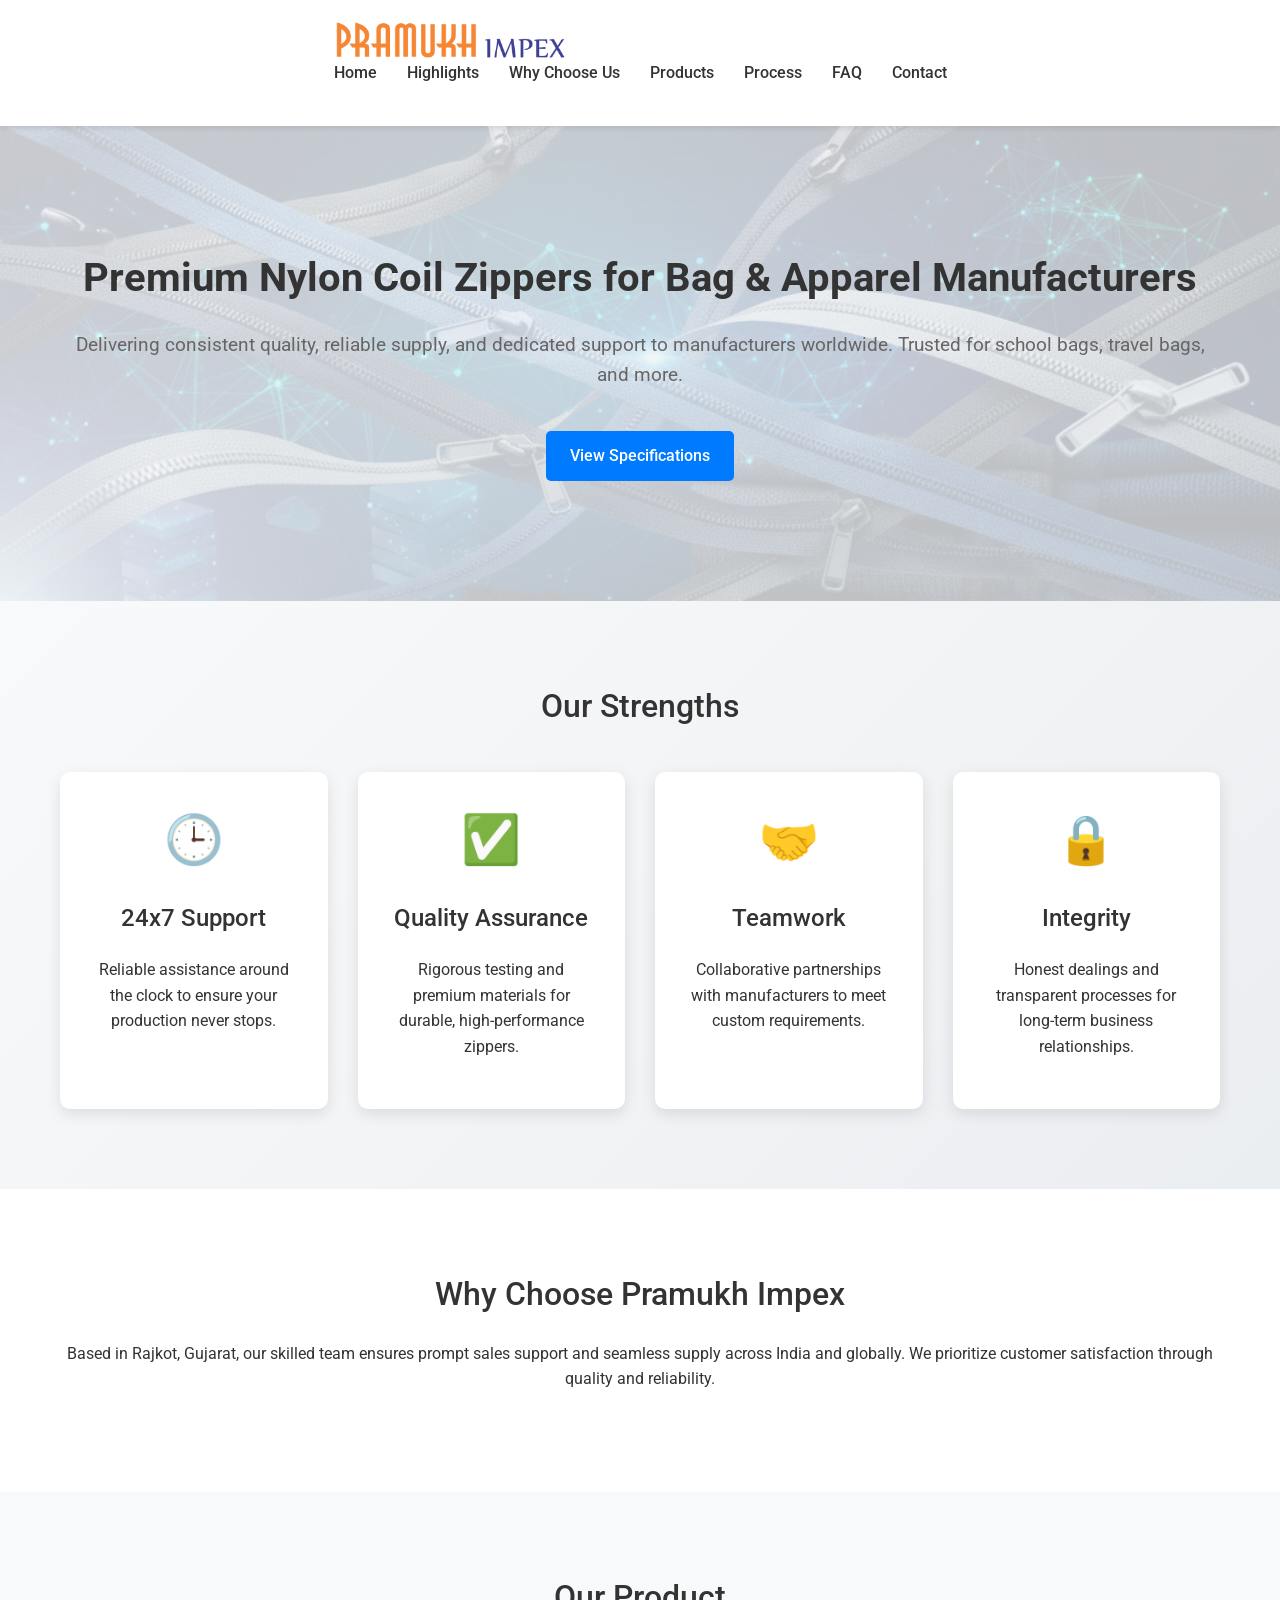
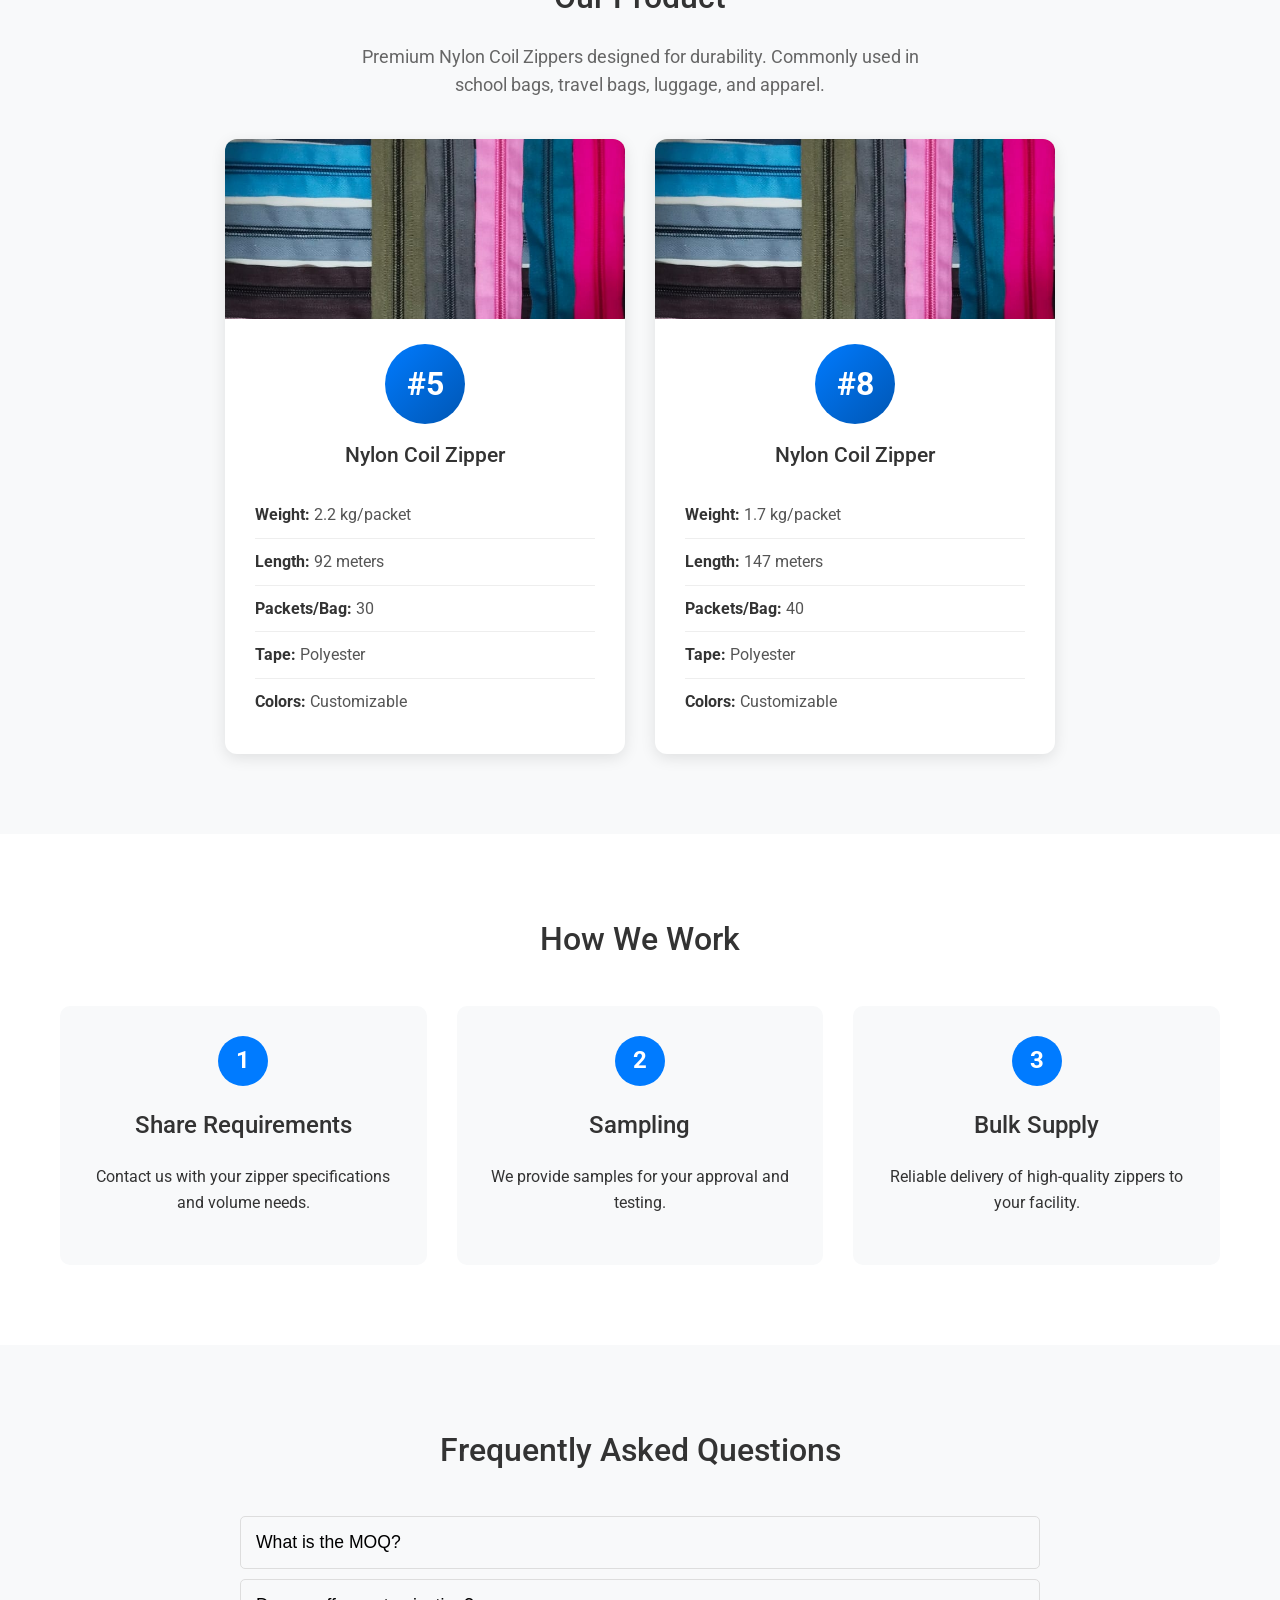
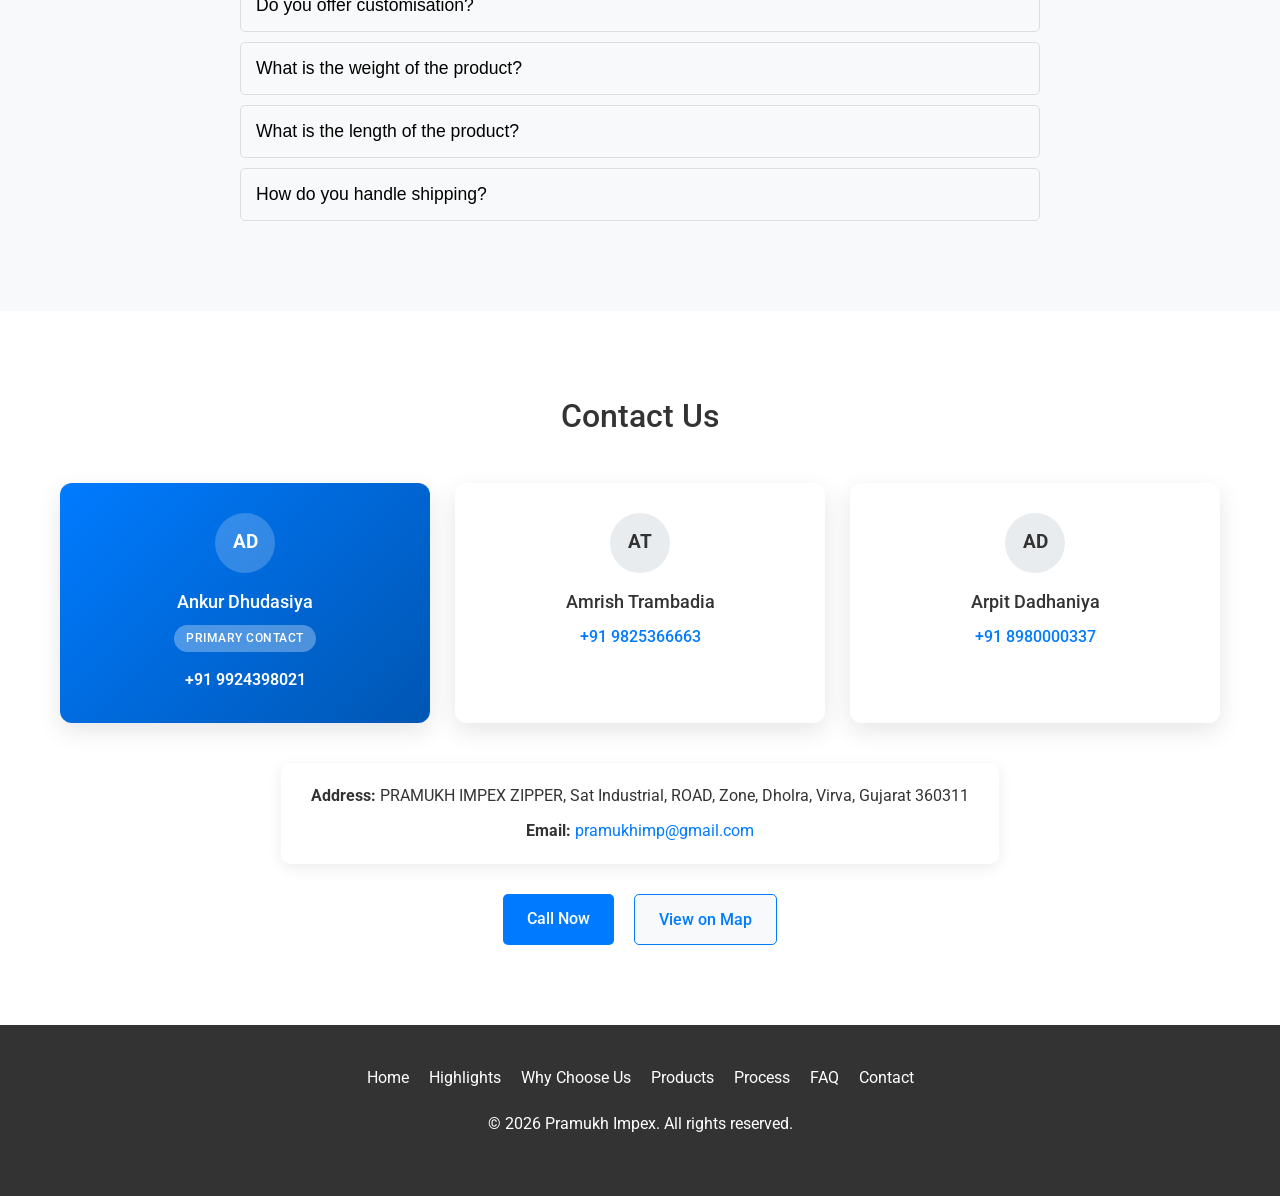
==== index.html @ 44e7ed9e "Changes" ====
<!DOCTYPE html>
<html lang="en">
<head>
    <meta charset="UTF-8">
    <meta name="viewport" content="width=device-width, initial-scale=1.0">
    <title>Pramukh Impex - Premium Nylon Coil Zippers</title>
    <link rel="preconnect" href="https://fonts.googleapis.com">
    <link rel="preconnect" href="https://fonts.gstatic.com" crossorigin>
    <link href="https://fonts.googleapis.com/css2?family=Roboto:wght@300;400;500;700&display=swap" rel="stylesheet">
    <link rel="stylesheet" href="styles.css">
</head>
<body>
    <header class="header">
        <nav class="navbar">
            <div class="container">
                <a href="#hero" class="logo">
                    <img src="assets/logo-full.png" alt="Pramukh Impex Logo" class="logo-img logo-full">
                    <img src="assets/logo-short.png" alt="Pramukh Impex Logo" class="logo-img logo-short">
                </a>
                <button class="hamburger" aria-label="Toggle menu" aria-expanded="false">
                    <span></span>
                    <span></span>
                    <span></span>
                </button>
                <ul class="nav-menu">
                    <li><a href="#hero">Home</a></li>
                    <li><a href="#highlights">Highlights</a></li>
                    <li><a href="#why-choose">Why Choose Us</a></li>
                    <li><a href="#products">Products</a></li>
                    <li><a href="#how-we-work">Process</a></li>
                    <li><a href="#faq">FAQ</a></li>
                    <li><a href="#contact">Contact</a></li>
                </ul>
            </div>
        </nav>
    </header>

    <main>
        <section id="hero" class="hero">
            <div class="container">
                <h1>Premium Nylon Coil Zippers for Bag & Apparel Manufacturers</h1>
                <p>Delivering consistent quality, reliable supply, and dedicated support to manufacturers worldwide. Trusted for school bags, travel bags, and more.</p>
                <div class="cta-buttons">
                    <a href="#products" class="btn btn-primary">View Specifications</a>
                </div>
            </div>
        </section>

        <section id="highlights" class="highlights">
            <div class="container">
                <h2>Our Strengths</h2>
                <div class="cards">
                    <div class="card">
                        <div class="icon">🕒</div>
                        <h3>24x7 Support</h3>
                        <p>Reliable assistance around the clock to ensure your production never stops.</p>
                    </div>
                    <div class="card">
                        <div class="icon">✅</div>
                        <h3>Quality Assurance</h3>
                        <p>Rigorous testing and premium materials for durable, high-performance zippers.</p>
                    </div>
                    <div class="card">
                        <div class="icon">🤝</div>
                        <h3>Teamwork</h3>
                        <p>Collaborative partnerships with manufacturers to meet custom requirements.</p>
                    </div>
                    <div class="card">
                        <div class="icon">🔒</div>
                        <h3>Integrity</h3>
                        <p>Honest dealings and transparent processes for long-term business relationships.</p>
                    </div>
                </div>
            </div>
        </section>

        <section id="why-choose" class="why-choose">
            <div class="container">
                <h2>Why Choose Pramukh Impex</h2>
                <p>Based in Rajkot, Gujarat, our skilled team ensures prompt sales support and seamless supply across India and globally. We prioritize customer satisfaction through quality and reliability.</p>
            </div>
        </section>

        <section id="products" class="products">
            <div class="container">
                <h2>Our Product</h2>
                <p class="product-intro">Premium Nylon Coil Zippers designed for durability. Commonly used in school bags, travel bags, luggage, and apparel.</p>
                <div class="product-cards">
                    <div class="product-card">
                        <div class="product-image">
                            <img src="assets/product.jpeg" alt="Nylon Coil Zippers" loading="lazy">
                        </div>
                        <div class="product-content">
                            <div class="product-size">#5</div>
                            <h3>Nylon Coil Zipper</h3>
                            <ul class="product-specs">
                                <li><strong>Weight:</strong> 2.2 kg/packet</li>
                                <li><strong>Length:</strong> 92 meters</li>
                                <li><strong>Packets/Bag:</strong> 30</li>
                                <li><strong>Tape:</strong> Polyester</li>
                                <li><strong>Colors:</strong> Customizable</li>
                            </ul>
                        </div>
                    </div>
                    <div class="product-card">
                        <div class="product-image">
                            <img src="assets/product.jpeg" alt="Nylon Coil Zippers" loading="lazy">
                        </div>
                        <div class="product-content">
                            <div class="product-size">#8</div>
                            <h3>Nylon Coil Zipper</h3>
                            <ul class="product-specs">
                                <li><strong>Weight:</strong> 1.7 kg/packet</li>
                                <li><strong>Length:</strong> 147 meters</li>
                                <li><strong>Packets/Bag:</strong> 40</li>
                                <li><strong>Tape:</strong> Polyester</li>
                                <li><strong>Colors:</strong> Customizable</li>
                            </ul>
                        </div>
                    </div>
                </div>
            </div>
        </section>

        <section id="how-we-work" class="how-we-work">
            <div class="container">
                <h2>How We Work</h2>
                <div class="steps">
                    <div class="step">
                        <div class="step-number">1</div>
                        <h3>Share Requirements</h3>
                        <p>Contact us with your zipper specifications and volume needs.</p>
                    </div>
                    <div class="step">
                        <div class="step-number">2</div>
                        <h3>Sampling</h3>
                        <p>We provide samples for your approval and testing.</p>
                    </div>
                    <div class="step">
                        <div class="step-number">3</div>
                        <h3>Bulk Supply</h3>
                        <p>Reliable delivery of high-quality zippers to your facility.</p>
                    </div>
                </div>
            </div>
        </section>

        <section id="faq" class="faq">
            <div class="container">
                <h2>Frequently Asked Questions</h2>
                <div class="accordion">
                    <button class="accordion-toggle" aria-expanded="false" aria-controls="faq1">
                        What is the MOQ?
                    </button>
                    <div id="faq1" class="accordion-panel" hidden>
                        <p>1 Bag (#5: 30 packets/bag, #8: 40 packets/bag)</p>
                    </div>
                    <button class="accordion-toggle" aria-expanded="false" aria-controls="faq2">
                        Do you offer customisation?
                    </button>
                    <div id="faq2" class="accordion-panel" hidden>
                        <p>Yes, color & packaging size can be customised by customer requirements.</p>
                    </div>
                    <button class="accordion-toggle" aria-expanded="false" aria-controls="faq3">
                        What is the weight of the product?
                    </button>
                    <div id="faq3" class="accordion-panel" hidden>
                        <p>For #5: 2.2kg/packet<br>For #8: 1.7kg/packet</p>
                    </div>
                    <button class="accordion-toggle" aria-expanded="false" aria-controls="faq4">
                        What is the length of the product?
                    </button>
                    <div id="faq4" class="accordion-panel" hidden>
                        <p>For #5: 92 meters<br>For #8: 147 meters</p>
                    </div>
                    <button class="accordion-toggle" aria-expanded="false" aria-controls="faq5">
                        How do you handle shipping?
                    </button>
                    <div id="faq5" class="accordion-panel" hidden>
                        <p>As per the order size and discussion with client.</p>
                    </div>
                </div>
            </div>
        </section>

        <section id="contact" class="contact">
            <div class="contact-map-bg">
                <iframe
                    src="https://www.google.com/maps/embed?pb=!1m18!1m12!1m3!1d3693.8!2d70.7489773!3d22.1753466!2m3!1f0!2f0!3f0!3m2!1i1024!2i768!4f13.1!3m3!1m2!1s0x39583527cdd983b1%3A0x4162dc7df83f0b96!2sPRAMUKH%20IMPEX%20ZIPPER!5e0!3m2!1sen!2sin!4v1"
                    allowfullscreen=""
                    loading="lazy"
                    referrerpolicy="no-referrer-when-downgrade">
                </iframe>
            </div>
            <div class="contact-overlay"></div>
            <div class="container contact-content">
                <h2>Contact Us</h2>
                <div class="contact-cards">
                    <div class="contact-card primary">
                        <div class="contact-avatar">AD</div>
                        <h3>Ankur Dhudasiya</h3>
                        <span class="contact-badge">Primary Contact</span>
                        <a href="tel:+919924398021" class="contact-phone">+91 9924398021</a>
                    </div>
                    <div class="contact-card">
                        <div class="contact-avatar">AT</div>
                        <h3>Amrish Trambadia</h3>
                        <a href="tel:+919825366663" class="contact-phone">+91 9825366663</a>
                    </div>
                    <div class="contact-card">
                        <div class="contact-avatar">AD</div>
                        <h3>Arpit Dadhaniya</h3>
                        <a href="tel:+918980000337" class="contact-phone">+91 8980000337</a>
                    </div>
                </div>
                <div class="contact-info">
                    <p><strong>Address:</strong> PRAMUKH IMPEX ZIPPER, Sat Industrial, ROAD, Zone, Dholra, Virva, Gujarat 360311</p>
                    <p><strong>Email:</strong> <a href="mailto:pramukhimp@gmail.com">pramukhimp@gmail.com</a></p>
                </div>
                <div class="cta-buttons">
                    <a href="tel:+919924398021" class="btn btn-primary">Call Now</a>
                    <a href="https://www.google.com/maps/place/PRAMUKH+IMPEX+ZIPPER/@22.1753515,70.746397,17z/data=!4m14!1m7!3m6!1s0x39583527cdd983b1:0x4162dc7df83f0b96!2sPRAMUKH+IMPEX+ZIPPER!8m2!3d22.1753466!4d70.7489773!16s%2Fg%2F11yls5w0g5!3m5!1s0x39583527cdd983b1:0x4162dc7df83f0b96!8m2!3d22.1753466!4d70.7489773!16s%2Fg%2F11yls5w0g5" class="btn btn-secondary" target="_blank">View on Map</a>
                </div>
            </div>
        </section>
    </main>

    <footer class="footer">
        <div class="container">
            <ul class="footer-links">
                <li><a href="#hero">Home</a></li>
                <li><a href="#highlights">Highlights</a></li>
                <li><a href="#why-choose">Why Choose Us</a></li>
                <li><a href="#products">Products</a></li>
                <li><a href="#how-we-work">Process</a></li>
                <li><a href="#faq">FAQ</a></li>
                <li><a href="#contact">Contact</a></li>
            </ul>
            <p>&copy; 2026 Pramukh Impex. All rights reserved.</p>
        </div>
    </footer>

    <button id="back-to-top" aria-label="Back to top">↑</button>

    <script src="https://code.jquery.com/jquery-3.6.0.min.js" integrity="sha256-/xUj+3OJU5yExlq6GSYGSHk7tPXikynS7ogEvDej/m4=" crossorigin="anonymous"></script>
    <script src="script.js"></script>
</body>
</html>
---- styles.css ----
/* Reset and Base Styles */
* {
    margin: 0;
    padding: 0;
    box-sizing: border-box;
}

body {
    font-family: 'Roboto', sans-serif;
    line-height: 1.6;
    color: #333;
    background-color: #fff;
}

.container {
    max-width: 1200px;
    margin: 0 auto;
    padding: 0 20px;
}

h1,
h2,
h3 {
    margin-bottom: 20px;
}

h1 {
    font-size: 2.5rem;
    font-weight: 700;
}

h2 {
    font-size: 2rem;
    font-weight: 500;
    text-align: center;
}

h3 {
    font-size: 1.5rem;
    font-weight: 500;
}

p {
    margin-bottom: 20px;
}

ul {
    margin-bottom: 20px;
}

.btn {
    display: inline-block;
    padding: 12px 24px;
    text-decoration: none;
    border-radius: 5px;
    font-weight: 500;
    transition: background-color 0.3s, transform 0.3s;
}

.btn-primary {
    background-color: #007bff;
    color: #fff;
}

.btn-primary:hover {
    background-color: #0056b3;
    transform: translateY(-2px);
}

.btn-secondary {
    background-color: #f8f9fa;
    color: #007bff;
    border: 1px solid #007bff;
}

.btn-secondary:hover {
    background-color: #007bff;
    color: #fff;
    transform: translateY(-2px);
}

/* Header and Navbar */
.header {
    position: sticky;
    top: 0;
    background-color: #fff;
    box-shadow: 0 2px 5px rgba(0, 0, 0, 0.1);
    z-index: 1000;
}

.navbar {
    display: flex;
    justify-content: space-between;
    align-items: center;
    padding: 20px 0;
}

.logo {
    text-decoration: none;
    display: flex;
    align-items: center;
}

.logo-img {
    height: 40px;
    width: auto;
    object-fit: contain;
}

.logo-full {
    display: block;
}

.logo-short {
    display: none;
}

.nav-menu {
    display: flex;
    list-style: none;
    gap: 30px;
}

.nav-menu a {
    text-decoration: none;
    color: #333;
    font-weight: 500;
    transition: color 0.3s;
}

.nav-menu a:hover {
    color: #007bff;
}

.hamburger {
    display: none;
    flex-direction: column;
    background: none;
    border: none;
    cursor: pointer;
}

.hamburger span {
    width: 25px;
    height: 3px;
    background-color: #333;
    margin: 3px 0;
    transition: 0.3s;
}

/* Sections */
section {
    padding: 80px 0;
}

.hero {
    background: linear-gradient(135deg, rgba(248, 249, 250, 0.8) 0%, rgba(233, 236, 239, 0.8) 100%), url('assets/1/1.jpg');
    background-size: cover;
    background-position: center;
    background-attachment: fixed;
    text-align: center;
    padding: 120px 0;
}

.hero h1 {
    margin-bottom: 20px;
    color: #333;
}

.hero p {
    font-size: 1.2rem;
    margin-bottom: 40px;
    color: #666;
}

.cta-buttons {
    display: flex;
    justify-content: center;
    gap: 20px;
    flex-wrap: wrap;
}

.highlights {
    background: linear-gradient(135deg, rgba(248, 249, 250, 0.9) 0%, rgba(233, 236, 239, 0.9) 100%), url('https://picsum.photos/1920/800?random=factory');
    background-size: cover;
    background-attachment: fixed;
}

.cards {
    display: grid;
    grid-template-columns: repeat(auto-fit, minmax(250px, 1fr));
    gap: 30px;
    margin-top: 40px;
}

.card {
    background-color: #fff;
    padding: 30px;
    border-radius: 10px;
    text-align: center;
    box-shadow: 0 5px 15px rgba(0, 0, 0, 0.1);
    transition: transform 0.3s, box-shadow 0.3s;
}

.card:hover {
    transform: translateY(-10px);
    box-shadow: 0 10px 25px rgba(0, 0, 0, 0.15);
}

.card .icon {
    font-size: 3rem;
    margin-bottom: 20px;
}

.why-choose {
    text-align: center;
    background-color: #fff;
}

.products {
    background-color: #f8f9fa;
}

.product-intro {
    text-align: center;
    max-width: 600px;
    margin: 0 auto 40px;
    color: #666;
    font-size: 1.1rem;
}

.product-cards {
    display: flex;
    gap: 30px;
    justify-content: center;
    flex-wrap: wrap;
}

.product-card {
    background: #fff;
    border-radius: 12px;
    padding: 0;
    box-shadow: 0 4px 15px rgba(0, 0, 0, 0.1);
    flex: 1;
    min-width: 280px;
    max-width: 400px;
    text-align: center;
    transition: transform 0.3s ease, box-shadow 0.3s ease;
    overflow: hidden;
}

.product-card:hover {
    transform: translateY(-5px);
    box-shadow: 0 8px 25px rgba(0, 0, 0, 0.15);
}

.product-image {
    width: 100%;
    height: 180px;
    overflow: hidden;
}

.product-image img {
    width: 100%;
    height: 100%;
    object-fit: cover;
    object-position: center 30%;
    transition: transform 0.4s ease;
}

.product-card:hover .product-image img {
    transform: scale(1.08);
}

.product-content {
    padding: 25px 30px 30px;
}

.product-size {
    display: inline-block;
    background: linear-gradient(135deg, #007bff 0%, #0056b3 100%);
    color: #fff;
    font-size: 2rem;
    font-weight: bold;
    width: 80px;
    height: 80px;
    line-height: 80px;
    border-radius: 50%;
    margin-bottom: 15px;
}

.product-card h3 {
    color: #333;
    margin-bottom: 20px;
    font-size: 1.3rem;
}

.product-specs {
    list-style: none;
    padding: 0;
    margin: 0;
    text-align: left;
}

.product-specs li {
    padding: 10px 0;
    border-bottom: 1px solid #eee;
    color: #555;
}

.product-specs li:last-child {
    border-bottom: none;
}

.product-specs strong {
    color: #333;
}

.how-we-work {
    background-color: #fff;
}

.steps {
    display: grid;
    grid-template-columns: repeat(auto-fit, minmax(250px, 1fr));
    gap: 30px;
    margin-top: 40px;
}

.step {
    text-align: center;
    background-color: #f8f9fa;
    padding: 30px;
    border-radius: 10px;
    position: relative;
}

.step-number {
    width: 50px;
    height: 50px;
    background-color: #007bff;
    color: #fff;
    border-radius: 50%;
    display: flex;
    align-items: center;
    justify-content: center;
    font-size: 1.5rem;
    font-weight: 700;
    margin: 0 auto 20px;
}

.faq {
    background-color: #f8f9fa;
}

.accordion {
    max-width: 800px;
    margin: 0 auto;
    margin-top: 40px;
}

.accordion-toggle {
    width: 100%;
    background: none;
    border: 1px solid #ddd;
    padding: 15px;
    text-align: left;
    font-size: 1.1rem;
    cursor: pointer;
    border-radius: 5px;
    margin-bottom: 10px;
    transition: background-color 0.3s;
}

.accordion-toggle:hover {
    background-color: #e9ecef;
}

.accordion-panel {
    padding: 15px;
    border: 1px solid #ddd;
    border-top: none;
    border-radius: 0 0 5px 5px;
    background-color: #fff;
    margin-bottom: 10px;
}

.contact {
    position: relative;
    text-align: center;
    min-height: 600px;
    overflow: hidden;
}

.contact-map-bg {
    position: absolute;
    top: 0;
    left: 0;
    width: 100%;
    height: 100%;
    z-index: 1;
}

.contact-map-bg iframe {
    width: 100%;
    height: 100%;
    border: 0;
    filter: grayscale(20%);
}

.contact-overlay {
    position: absolute;
    top: 0;
    left: 0;
    width: 100%;
    height: 100%;
    background: rgba(255, 255, 255, 0.35);
    z-index: 2;
}

.contact-content {
    position: relative;
    z-index: 3;
}

.contact-content h2 {
    color: #333;
    margin-bottom: 40px;
}

.contact-cards {
    display: grid;
    grid-template-columns: repeat(auto-fit, minmax(220px, 1fr));
    gap: 25px;
    margin-bottom: 40px;
}

.contact-card {
    background: rgba(255, 255, 255, 0.95);
    padding: 30px 20px;
    border-radius: 12px;
    box-shadow: 0 8px 25px rgba(0, 0, 0, 0.1);
    transition: transform 0.3s, box-shadow 0.3s;
}

.contact-card:hover {
    transform: translateY(-5px);
    box-shadow: 0 12px 35px rgba(0, 0, 0, 0.15);
}

.contact-card.primary {
    background: linear-gradient(135deg, #007bff 0%, #0056b3 100%);
    color: #fff;
}

.contact-card.primary h3 {
    color: #fff;
}

.contact-card.primary .contact-phone {
    color: #fff;
    font-weight: 600;
}

.contact-avatar {
    width: 60px;
    height: 60px;
    background: #e9ecef;
    color: #333;
    border-radius: 50%;
    display: flex;
    align-items: center;
    justify-content: center;
    font-weight: 700;
    font-size: 1.2rem;
    margin: 0 auto 15px;
}

.contact-card.primary .contact-avatar {
    background: rgba(255, 255, 255, 0.2);
    color: #fff;
}

.contact-card h3 {
    font-size: 1.1rem;
    margin-bottom: 8px;
    color: #333;
}

.contact-badge {
    display: inline-block;
    background: rgba(255, 255, 255, 0.3);
    padding: 4px 12px;
    border-radius: 20px;
    font-size: 0.75rem;
    font-weight: 500;
    margin-bottom: 10px;
    text-transform: uppercase;
    letter-spacing: 0.5px;
}

.contact-phone {
    display: block;
    color: #007bff;
    text-decoration: none;
    font-size: 1rem;
    font-weight: 500;
    margin-top: 5px;
}

.contact-phone:hover {
    text-decoration: underline;
}

.contact-info {
    background: rgba(255, 255, 255, 0.95);
    padding: 20px 30px;
    border-radius: 10px;
    display: inline-block;
    margin-bottom: 30px;
    box-shadow: 0 4px 15px rgba(0, 0, 0, 0.08);
}

.contact-info p {
    margin-bottom: 10px;
}

.contact-info p:last-child {
    margin-bottom: 0;
}

.contact-info a {
    color: #007bff;
    text-decoration: none;
}

.contact-info a:hover {
    text-decoration: underline;
}

/* Footer */
.footer {
    background-color: #333;
    color: #fff;
    padding: 40px 0;
    text-align: center;
}

.footer-links {
    list-style: none;
    display: flex;
    justify-content: center;
    gap: 20px;
    margin-bottom: 20px;
    flex-wrap: wrap;
}

.footer-links a {
    color: #fff;
    text-decoration: none;
}

.footer-links a:hover {
    text-decoration: underline;
}

/* Back to Top */
#back-to-top {
    position: fixed;
    bottom: 20px;
    right: 20px;
    background-color: #007bff;
    color: #fff;
    border: none;
    width: 50px;
    height: 50px;
    border-radius: 50%;
    cursor: pointer;
    opacity: 0;
    visibility: hidden;
    transition: opacity 0.3s, visibility 0.3s;
    z-index: 1000;
}

#back-to-top.show {
    opacity: 1;
    visibility: visible;
}

/* Animations */
.reveal {
    opacity: 0;
    transform: translateY(50px);
    transition: opacity 0.6s, transform 0.6s;
}

.reveal.visible {
    opacity: 1;
    transform: translateY(0);
}

/* Focus States */
.btn:focus,
.nav-menu a:focus,
.accordion-toggle:focus,
#back-to-top:focus {
    outline: 2px solid #007bff;
    outline-offset: 2px;
}

/* Mobile Styles */
@media (max-width: 768px) {
    .navbar .container {
        padding: 0 15px;
    }

    .navbar {
        position: relative;
        min-height: 60px;
        padding: 10px 0;
    }

    .logo {
        position: absolute;
        left: 15px;
        top: 50%;
        transform: translateY(-50%);
    }

    .logo-img {
        height: 35px;
    }

    .hamburger {
        position: absolute;
        right: 15px;
        top: 50%;
        transform: translateY(-50%);
        display: flex;
    }

    .nav-menu {
        position: fixed;
        top: 80px;
        left: 0;
        width: 100%;
        max-height: 0;
        overflow: hidden;
        background-color: #fff;
        flex-direction: column;
        gap: 0;
        box-shadow: 0 5px 10px rgba(0, 0, 0, 0.2);
        transition: max-height 0.3s ease-out;
        z-index: 999;
    }

    .nav-menu.active {
        max-height: 400px;
        padding: 20px;
    }

    .nav-menu li {
        margin-bottom: 20px;
    }

    .hamburger.active span:nth-child(1) {
        transform: rotate(-45deg) translate(-5px, 6px);
    }

    .hamburger.active span:nth-child(2) {
        opacity: 0;
    }

    .hamburger.active span:nth-child(3) {
        transform: rotate(45deg) translate(-5px, -6px);
    }

    h1 {
        font-size: 2rem;
    }

    .hero {
        padding: 80px 0;
    }

    .hero {
        background-attachment: scroll;
    }

    .cta-buttons {
        flex-direction: column;
        align-items: center;
    }

    section {
        padding: 60px 0;
    }

    .product-image {
        height: 150px;
    }

    .cards,
    .steps,
    .contact-cards {
        grid-template-columns: 1fr;
    }

    .contact {
        min-height: auto;
    }

    .contact-info {
        padding: 15px 20px;
    }

    .logo-full {
        display: block;
    }

    .logo-short {
        display: none;
    }
}

/* Reduced Motion */
@media (prefers-reduced-motion: reduce) {
    * {
        animation-duration: 0.01ms !important;
        animation-iteration-count: 1 !important;
        transition-duration: 0.01ms !important;
    }
}
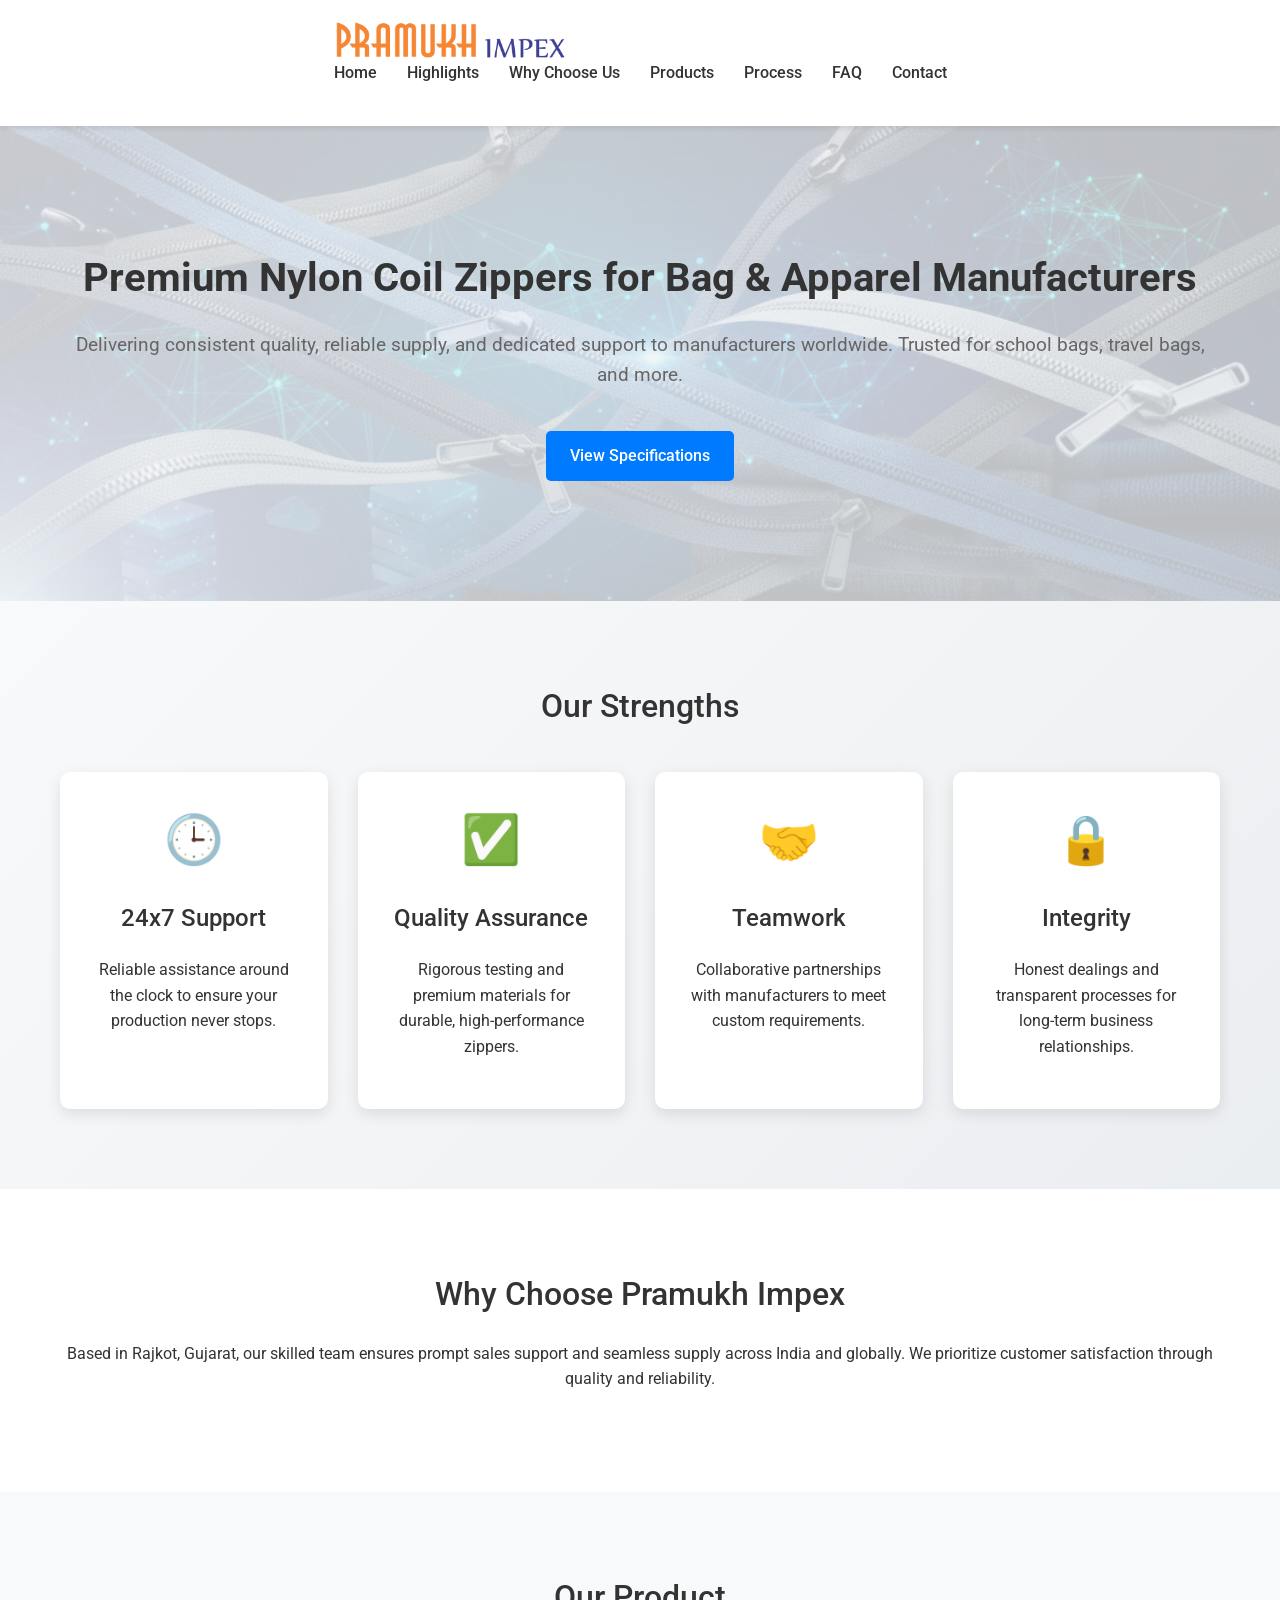
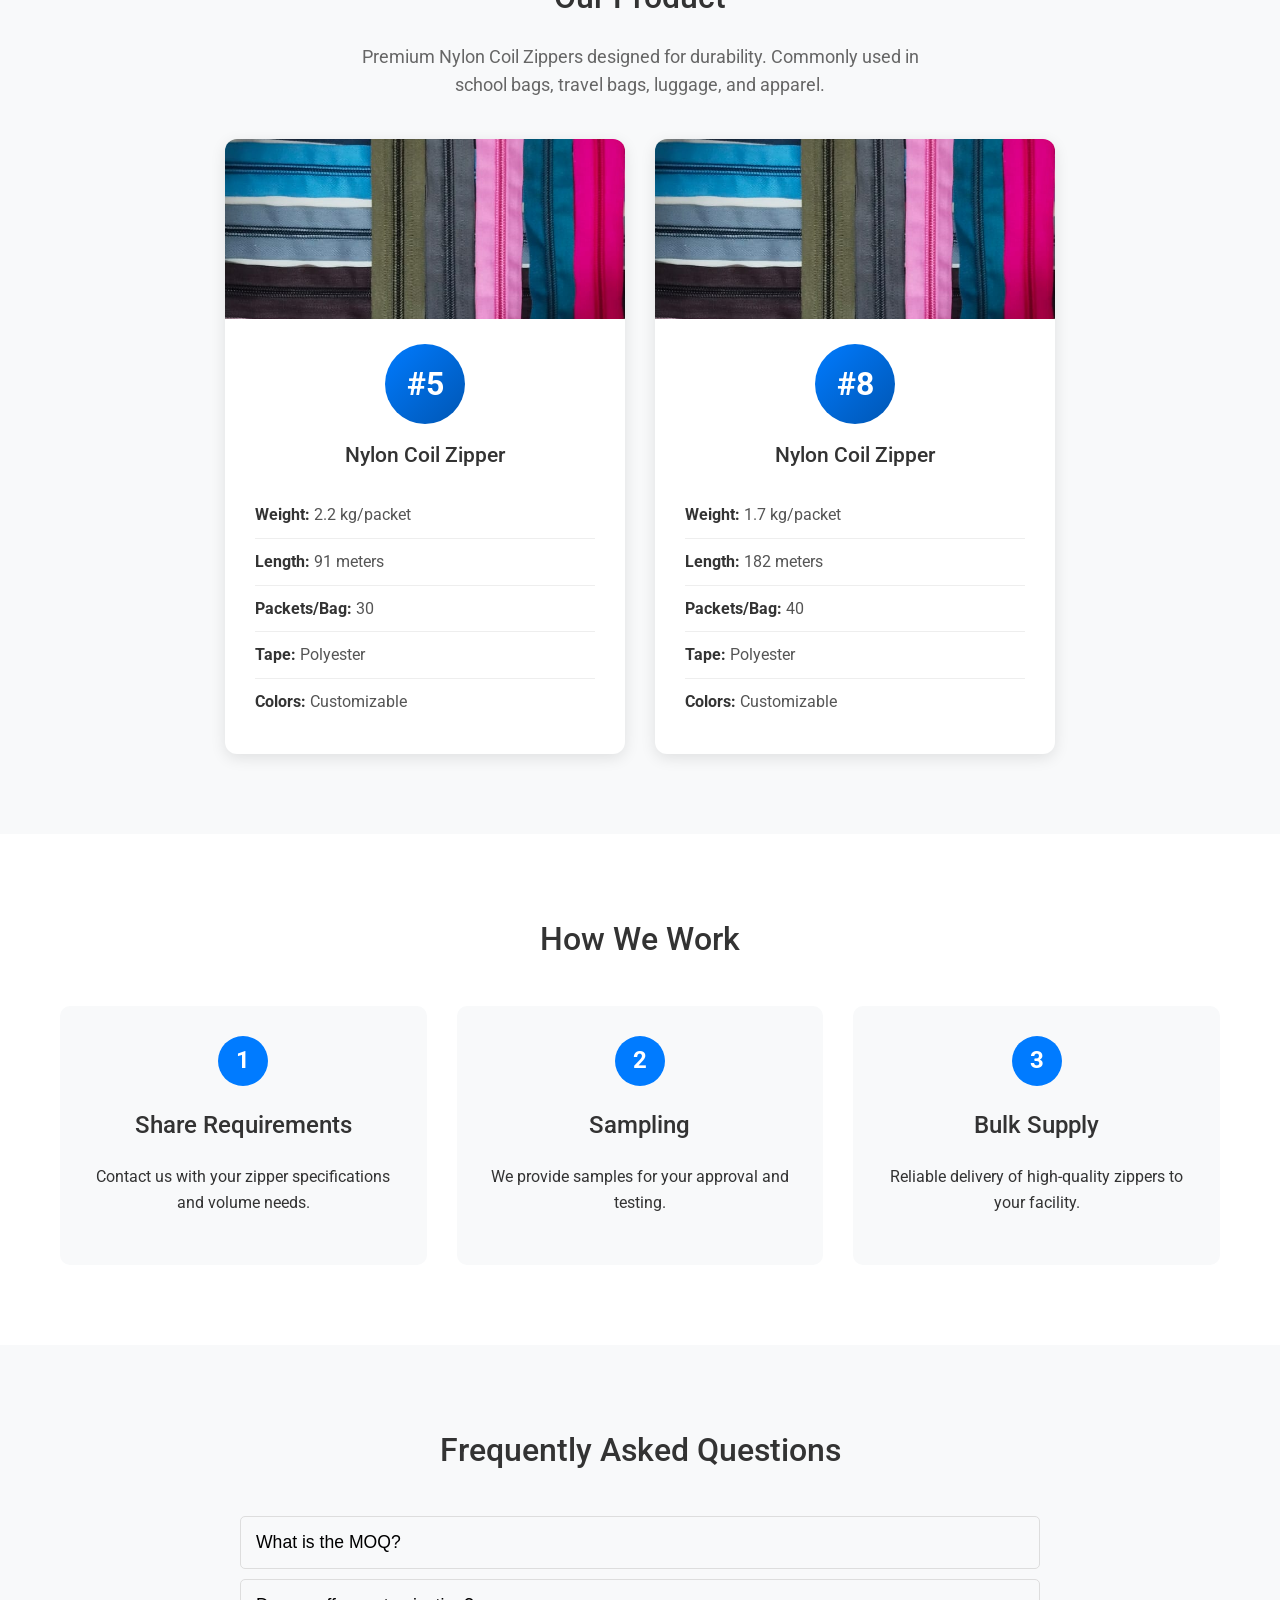
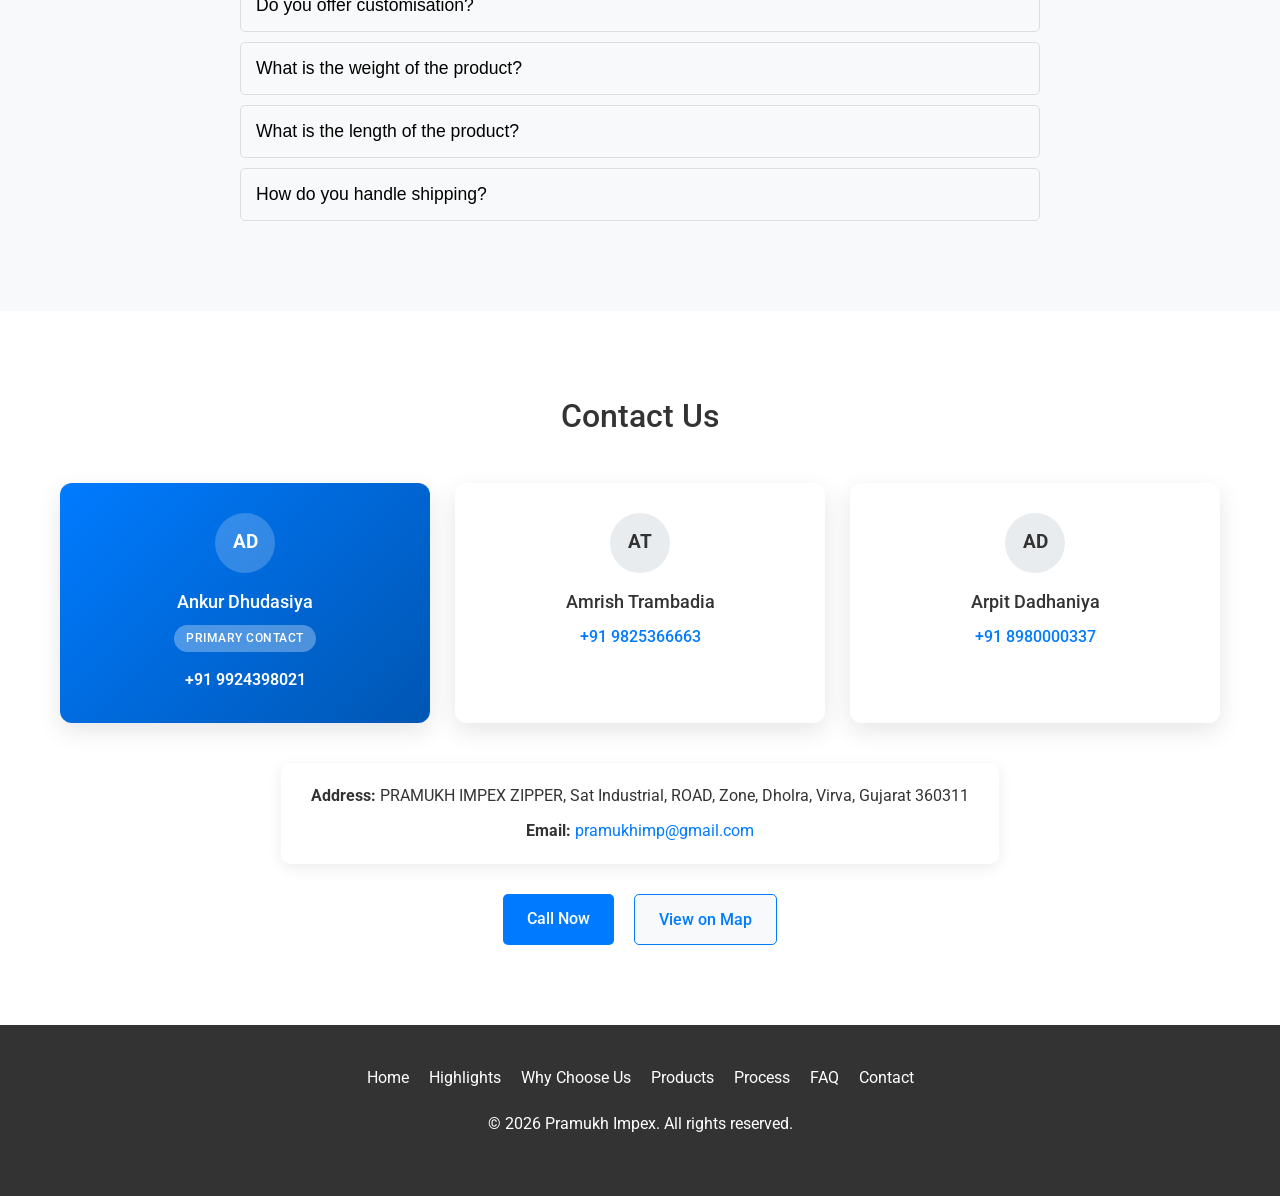
==== commit 2d01245c: "Changes" ====
--- a/index.html
+++ b/index.html
@@ -95,7 +95,7 @@
                             <h3>Nylon Coil Zipper</h3>
                             <ul class="product-specs">
                                 <li><strong>Weight:</strong> 2.2 kg/packet</li>
-                                <li><strong>Length:</strong> 92 meters</li>
+                                <li><strong>Length:</strong> 91 meters</li>
                                 <li><strong>Packets/Bag:</strong> 30</li>
                                 <li><strong>Tape:</strong> Polyester</li>
                                 <li><strong>Colors:</strong> Customizable</li>
@@ -111,7 +111,7 @@
                             <h3>Nylon Coil Zipper</h3>
                             <ul class="product-specs">
                                 <li><strong>Weight:</strong> 1.7 kg/packet</li>
-                                <li><strong>Length:</strong> 147 meters</li>
+                                <li><strong>Length:</strong> 182 meters</li>
                                 <li><strong>Packets/Bag:</strong> 40</li>
                                 <li><strong>Tape:</strong> Polyester</li>
                                 <li><strong>Colors:</strong> Customizable</li>
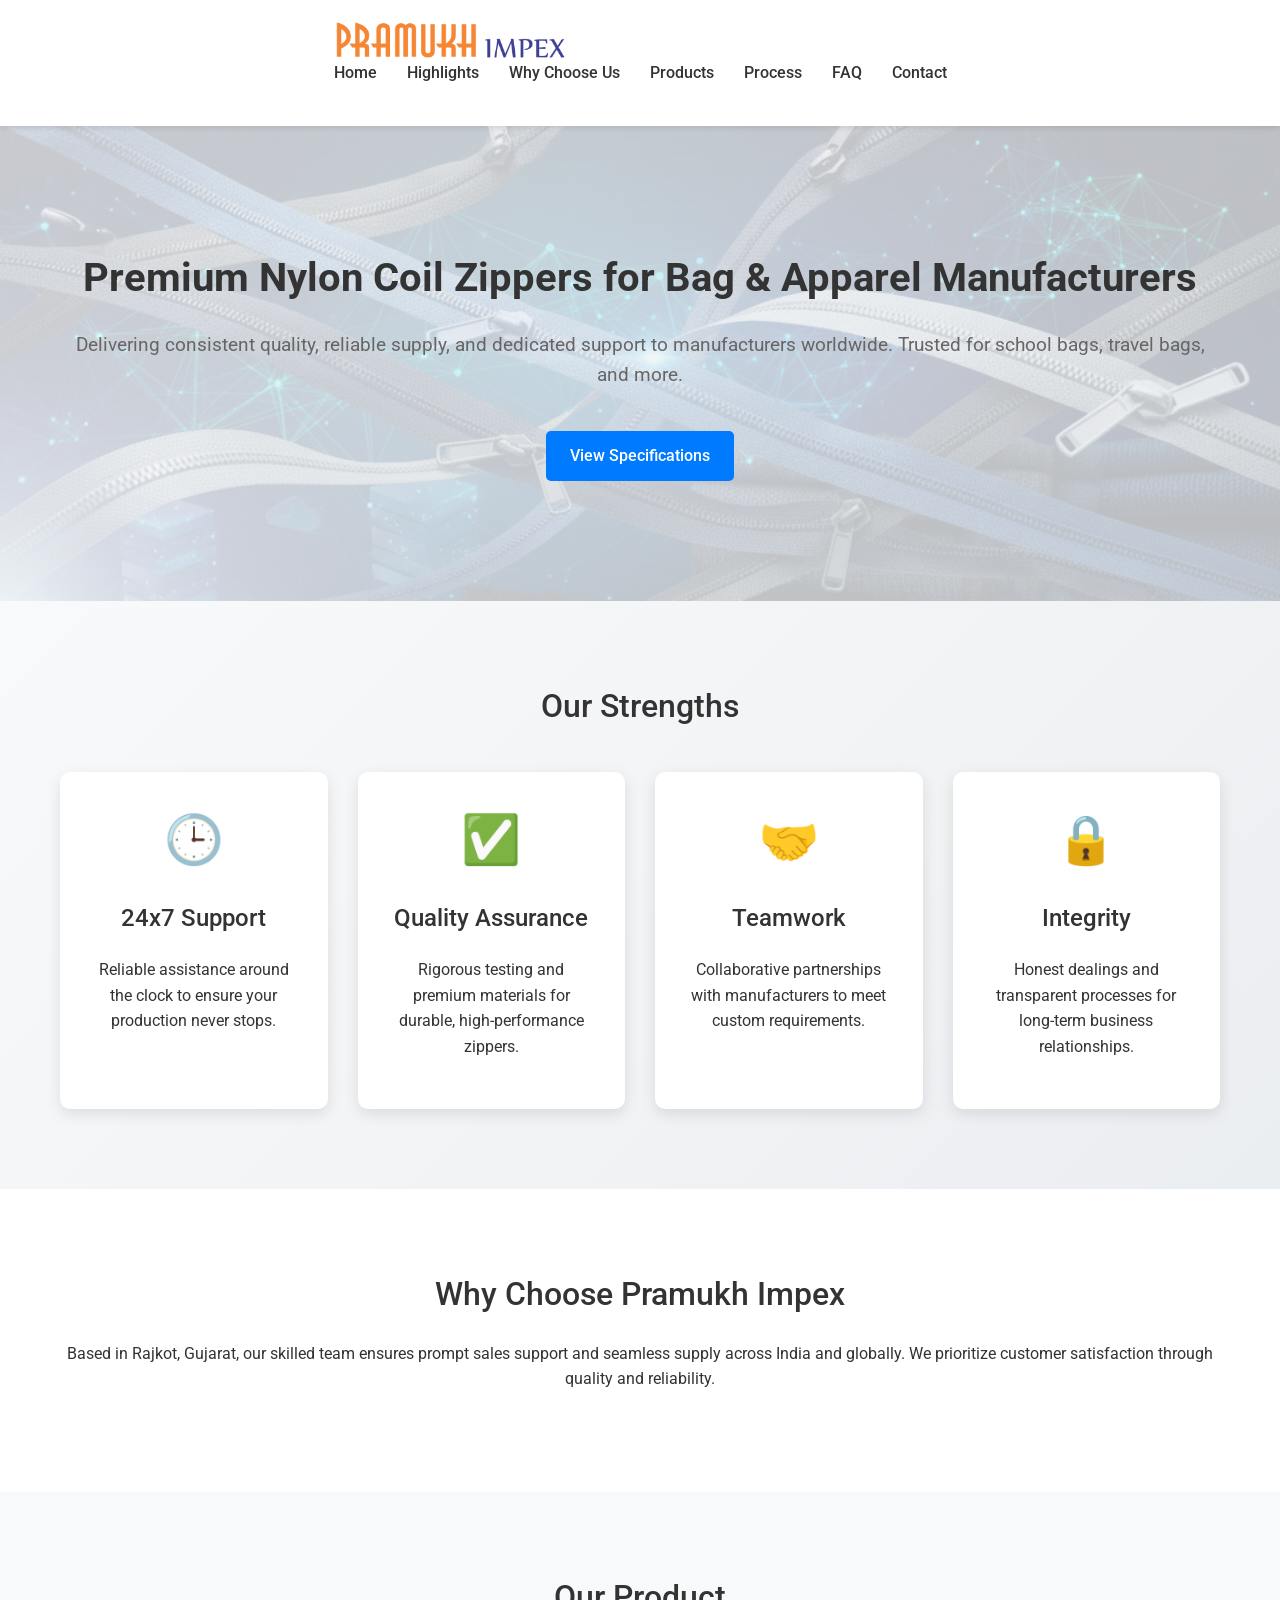
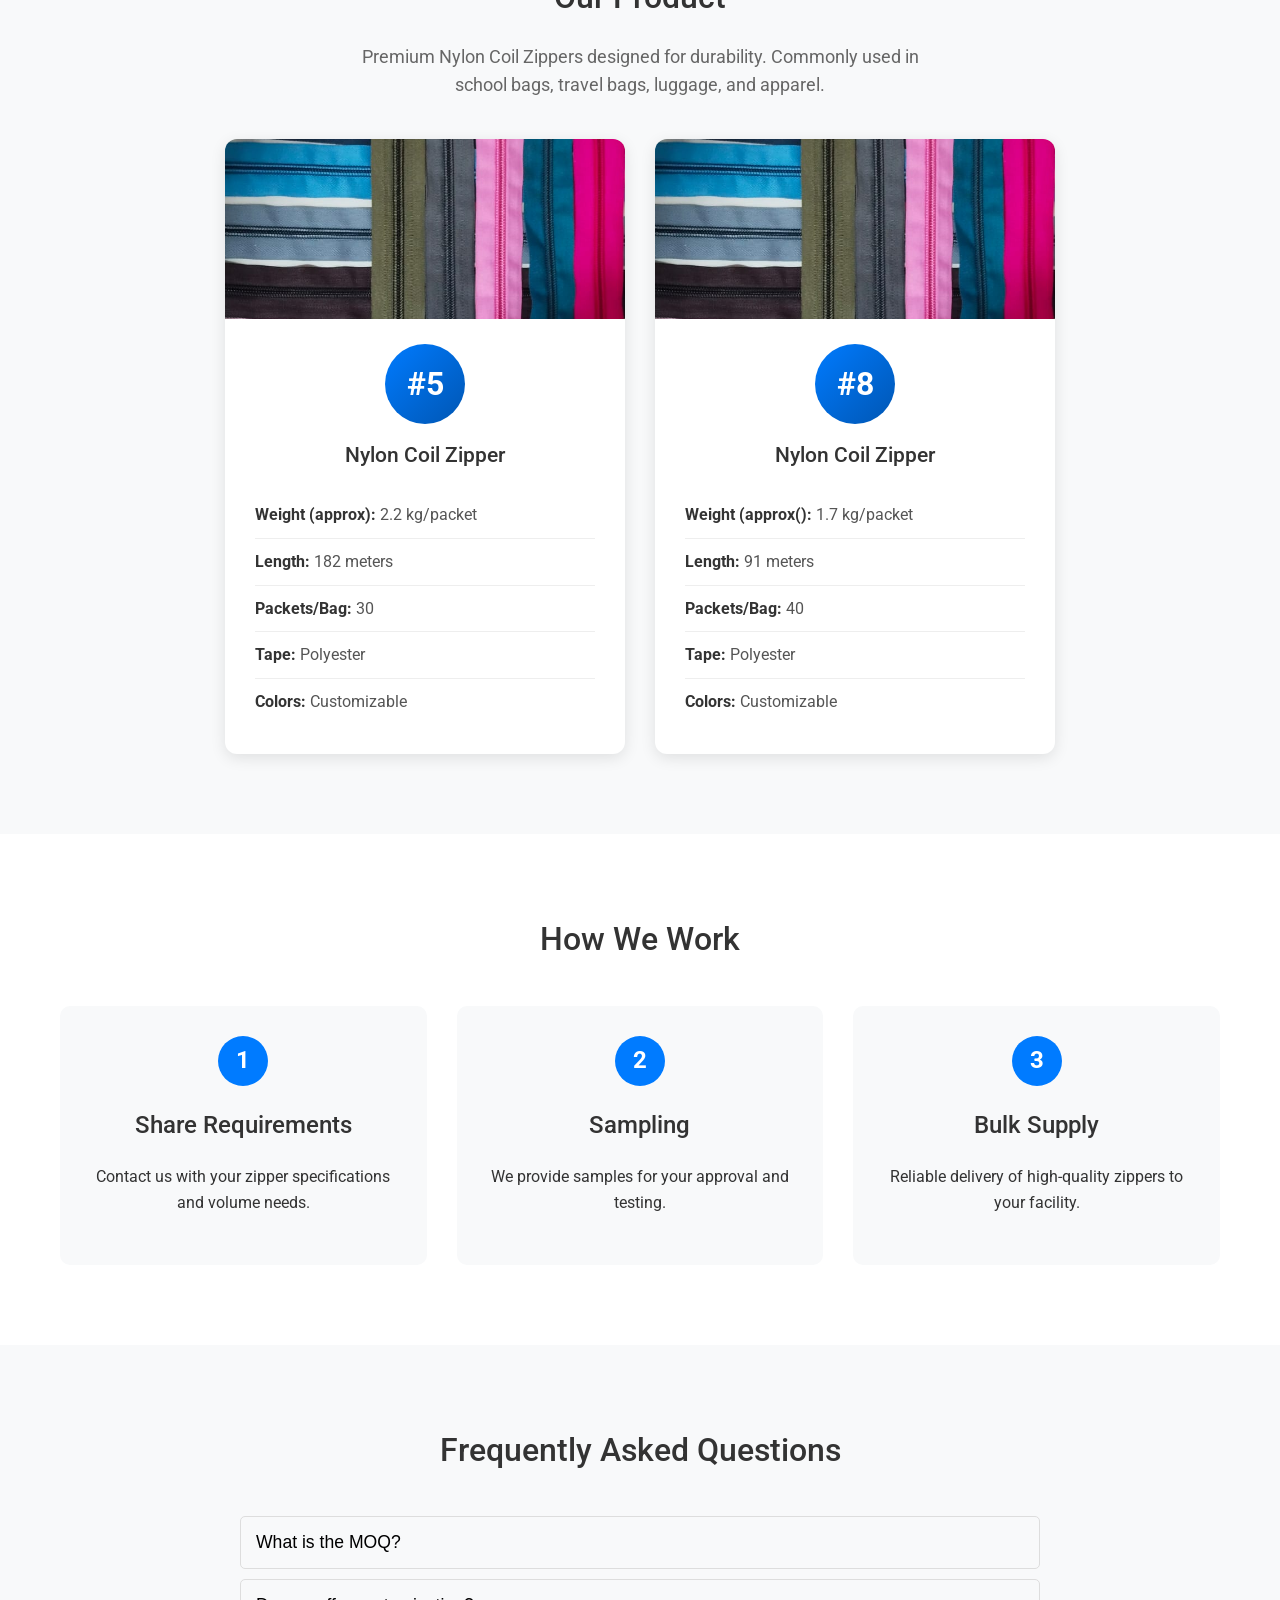
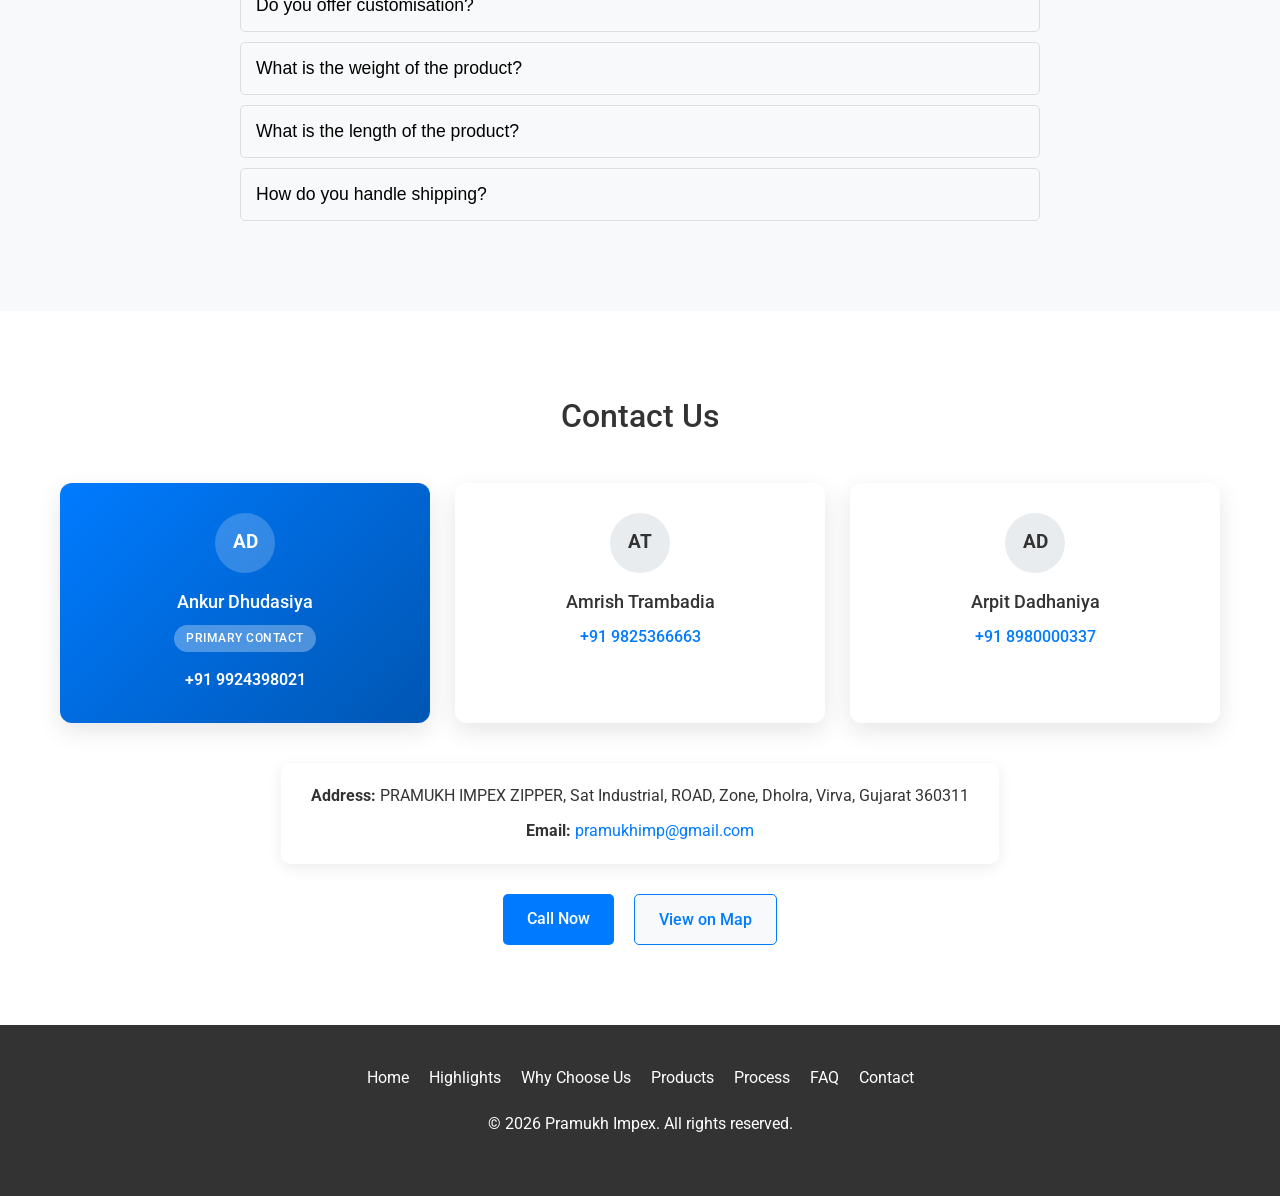
==== commit 696a5a59: "Changes" ====
--- a/index.html
+++ b/index.html
@@ -94,8 +94,8 @@
                             <div class="product-size">#5</div>
                             <h3>Nylon Coil Zipper</h3>
                             <ul class="product-specs">
-                                <li><strong>Weight:</strong> 2.2 kg/packet</li>
-                                <li><strong>Length:</strong> 91 meters</li>
+                                <li><strong>Weight (approx):</strong> 2.2 kg/packet</li>
+                                <li><strong>Length:</strong> 182 meters</li>
                                 <li><strong>Packets/Bag:</strong> 30</li>
                                 <li><strong>Tape:</strong> Polyester</li>
                                 <li><strong>Colors:</strong> Customizable</li>
@@ -110,8 +110,8 @@
                             <div class="product-size">#8</div>
                             <h3>Nylon Coil Zipper</h3>
                             <ul class="product-specs">
-                                <li><strong>Weight:</strong> 1.7 kg/packet</li>
-                                <li><strong>Length:</strong> 182 meters</li>
+                                <li><strong>Weight (approx():</strong> 1.7 kg/packet</li>
+                                <li><strong>Length:</strong> 91 meters</li>
                                 <li><strong>Packets/Bag:</strong> 40</li>
                                 <li><strong>Tape:</strong> Polyester</li>
                                 <li><strong>Colors:</strong> Customizable</li>
@@ -171,7 +171,7 @@
                         What is the length of the product?
                     </button>
                     <div id="faq4" class="accordion-panel" hidden>
-                        <p>For #5: 92 meters<br>For #8: 147 meters</p>
+                        <p>For #5:  182  meters<br>For #8: 91 meters</p>
                     </div>
                     <button class="accordion-toggle" aria-expanded="false" aria-controls="faq5">
                         How do you handle shipping?
@@ -202,7 +202,7 @@
                         <span class="contact-badge">Primary Contact</span>
                         <a href="tel:+919924398021" class="contact-phone">+91 9924398021</a>
                     </div>
-                    <div class="contact-card">
+                    <div class="contact-card" style="">
                         <div class="contact-avatar">AT</div>
                         <h3>Amrish Trambadia</h3>
                         <a href="tel:+919825366663" class="contact-phone">+91 9825366663</a>
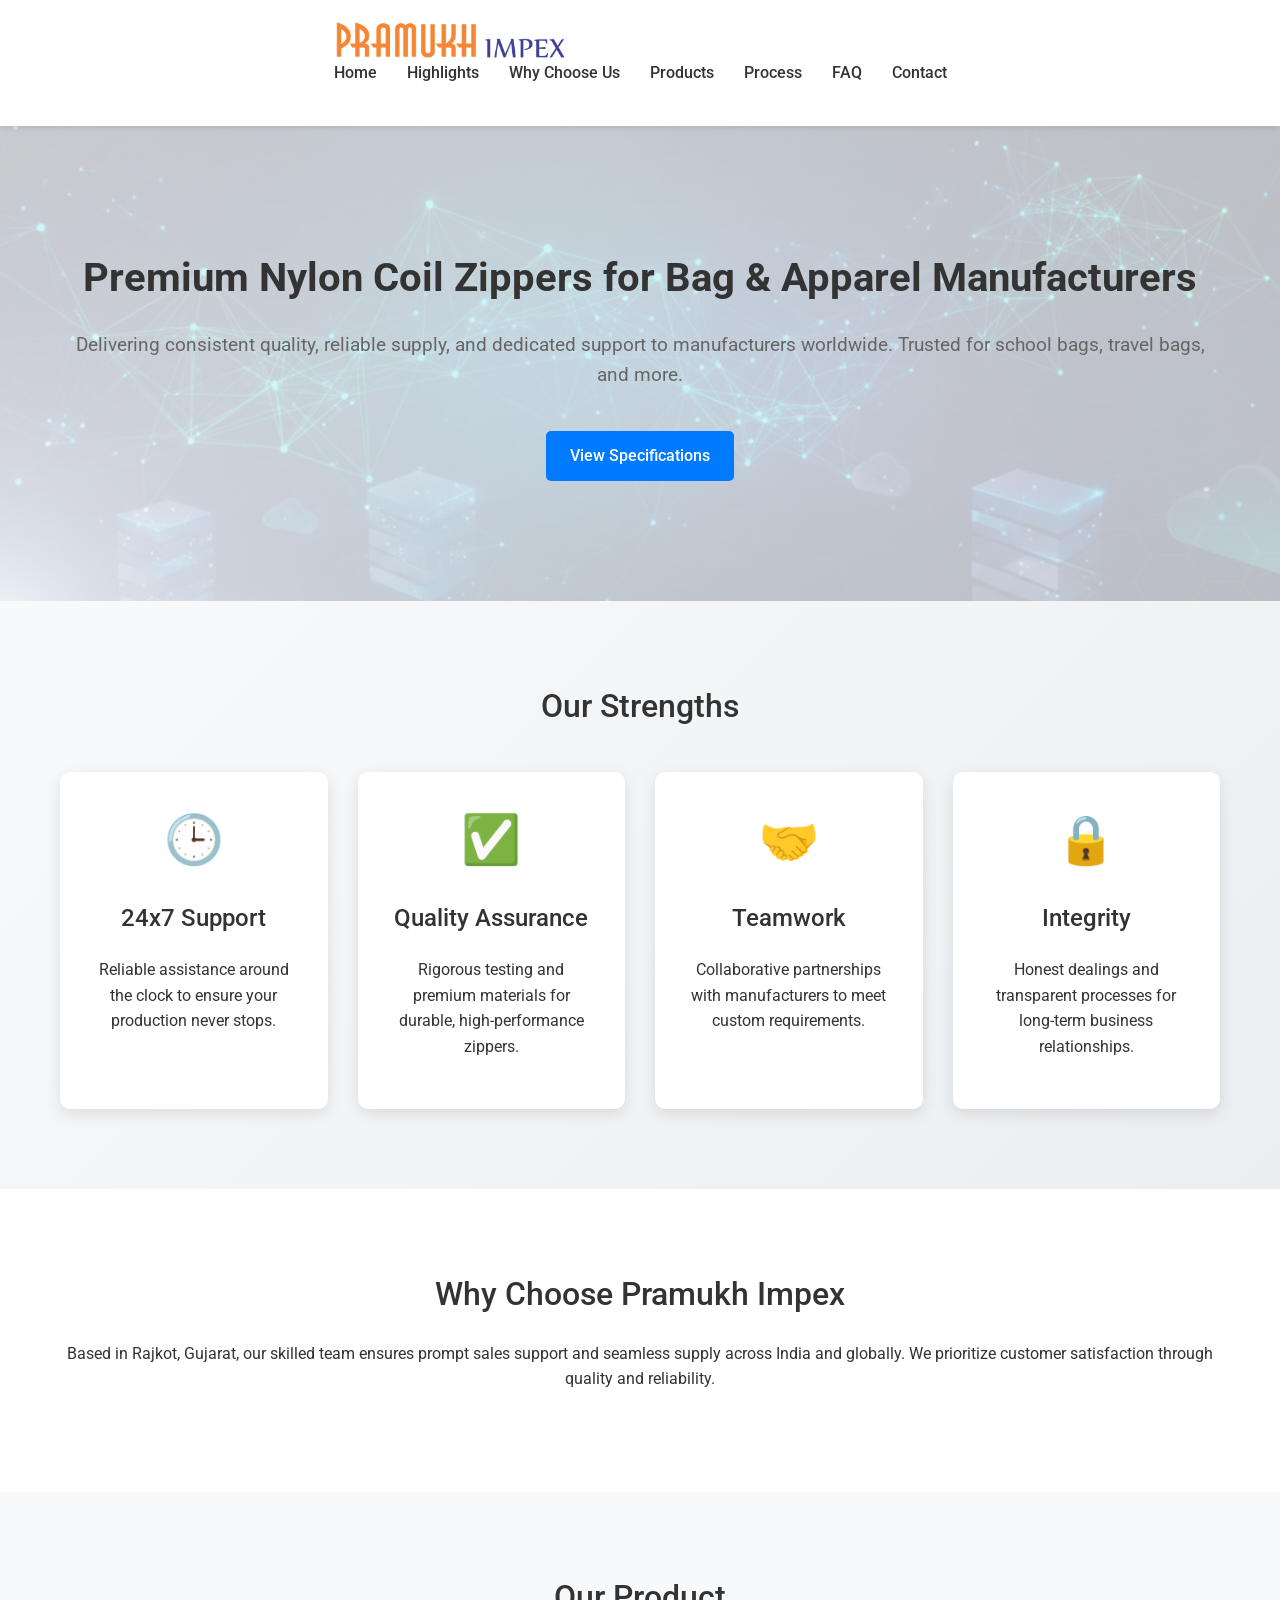
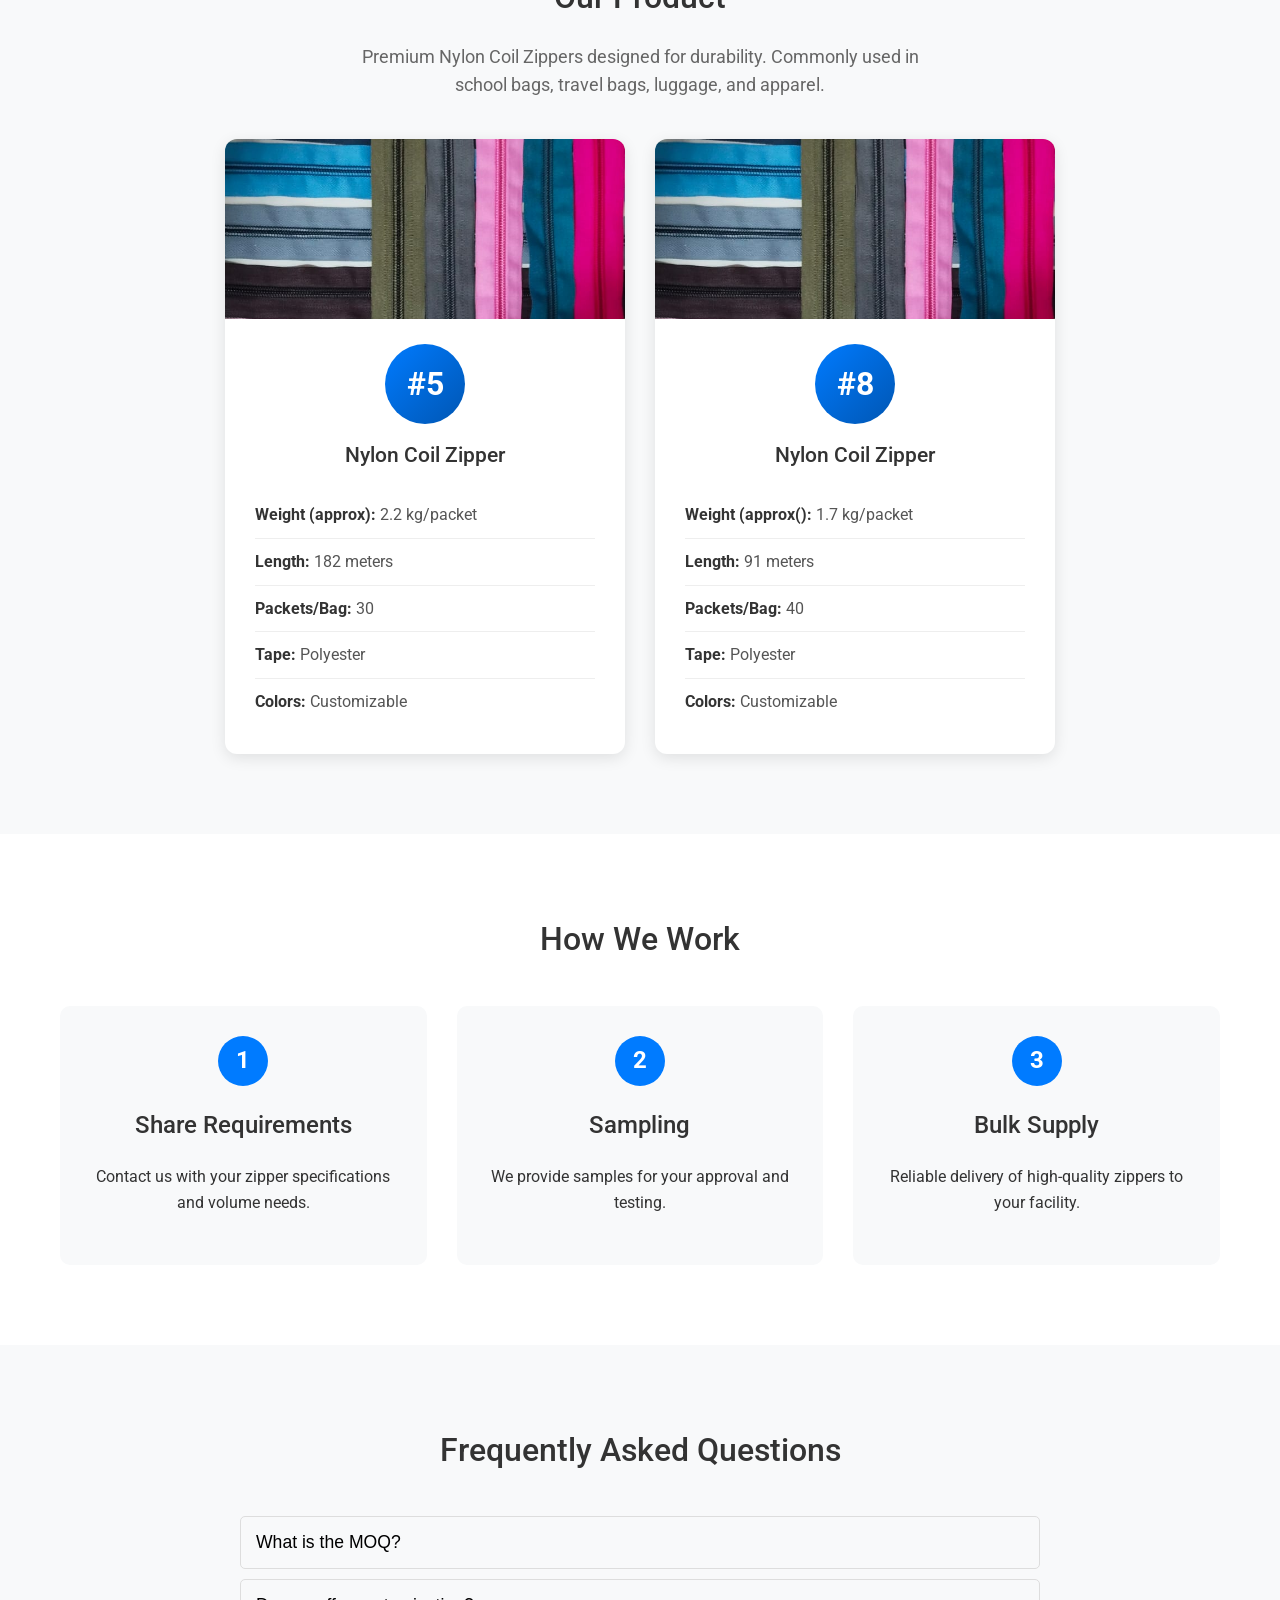
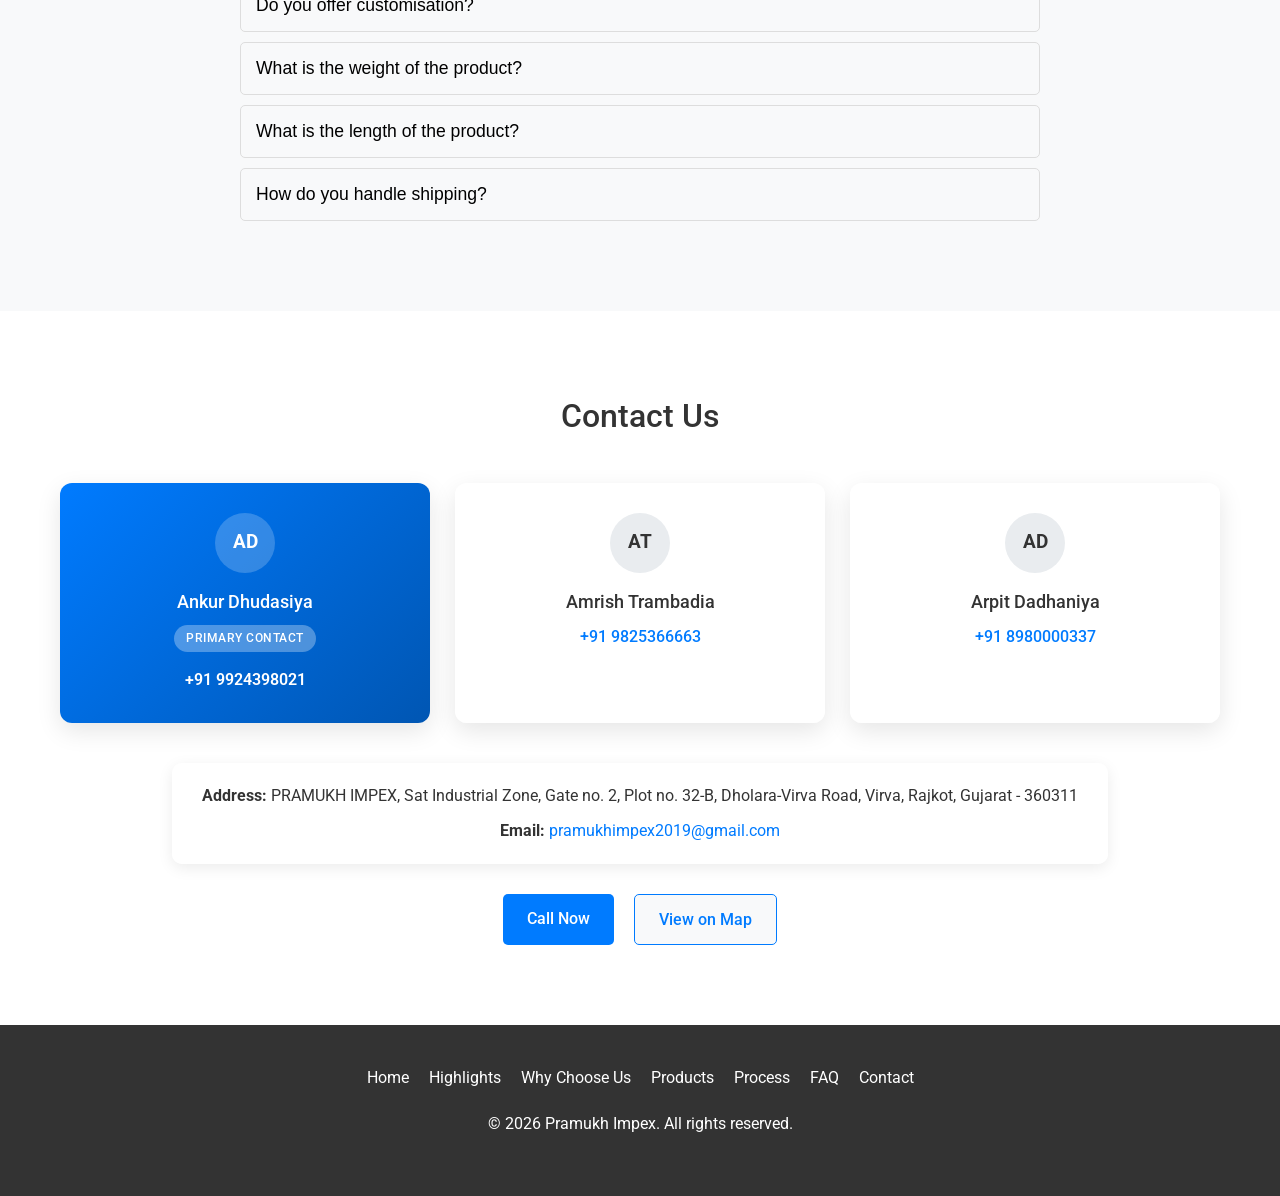
==== commit a28af81f: "Correction in Address & Email id" ====
--- a/index.html
+++ b/index.html
@@ -165,7 +165,7 @@
                         What is the weight of the product?
                     </button>
                     <div id="faq3" class="accordion-panel" hidden>
-                        <p>For #5: 2.2kg/packet<br>For #8: 1.7kg/packet</p>
+                        <p>For #5: 2.2kg/packet<br>For #8: 1.7kg/packet. Can also be customised as per client's requirements</p>
                     </div>
                     <button class="accordion-toggle" aria-expanded="false" aria-controls="faq4">
                         What is the length of the product?
@@ -214,8 +214,8 @@
                     </div>
                 </div>
                 <div class="contact-info">
-                    <p><strong>Address:</strong> PRAMUKH IMPEX ZIPPER, Sat Industrial, ROAD, Zone, Dholra, Virva, Gujarat 360311</p>
-                    <p><strong>Email:</strong> <a href="mailto:pramukhimp@gmail.com">pramukhimp@gmail.com</a></p>
+                    <p><strong>Address:</strong> PRAMUKH IMPEX, Sat Industrial Zone, Gate no. 2, Plot no. 32-B, Dholara-Virva Road, Virva, Rajkot, Gujarat - 360311</p>
+                    <p><strong>Email:</strong> <a href="mailto:pramukhimpex2019@gmail.com">pramukhimpex2019@gmail.com</a></p>
                 </div>
                 <div class="cta-buttons">
                     <a href="tel:+919924398021" class="btn btn-primary">Call Now</a>
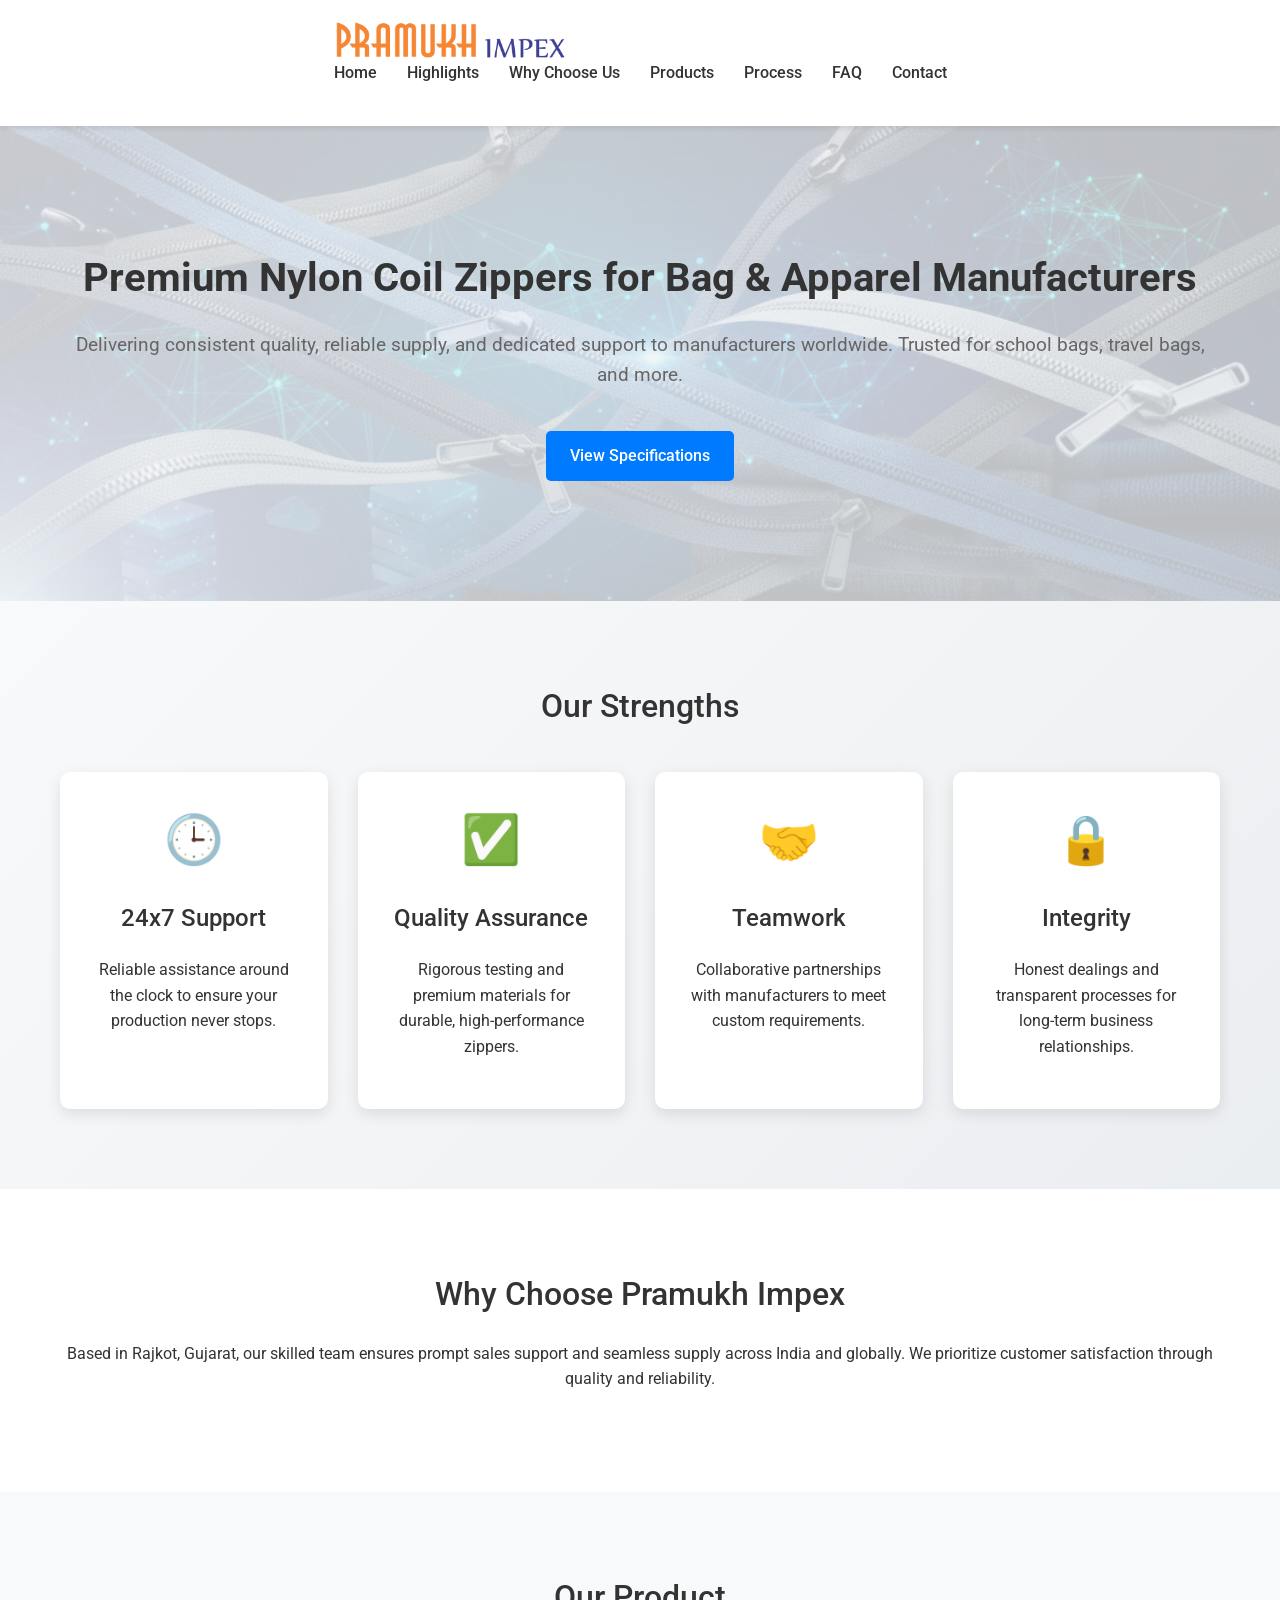
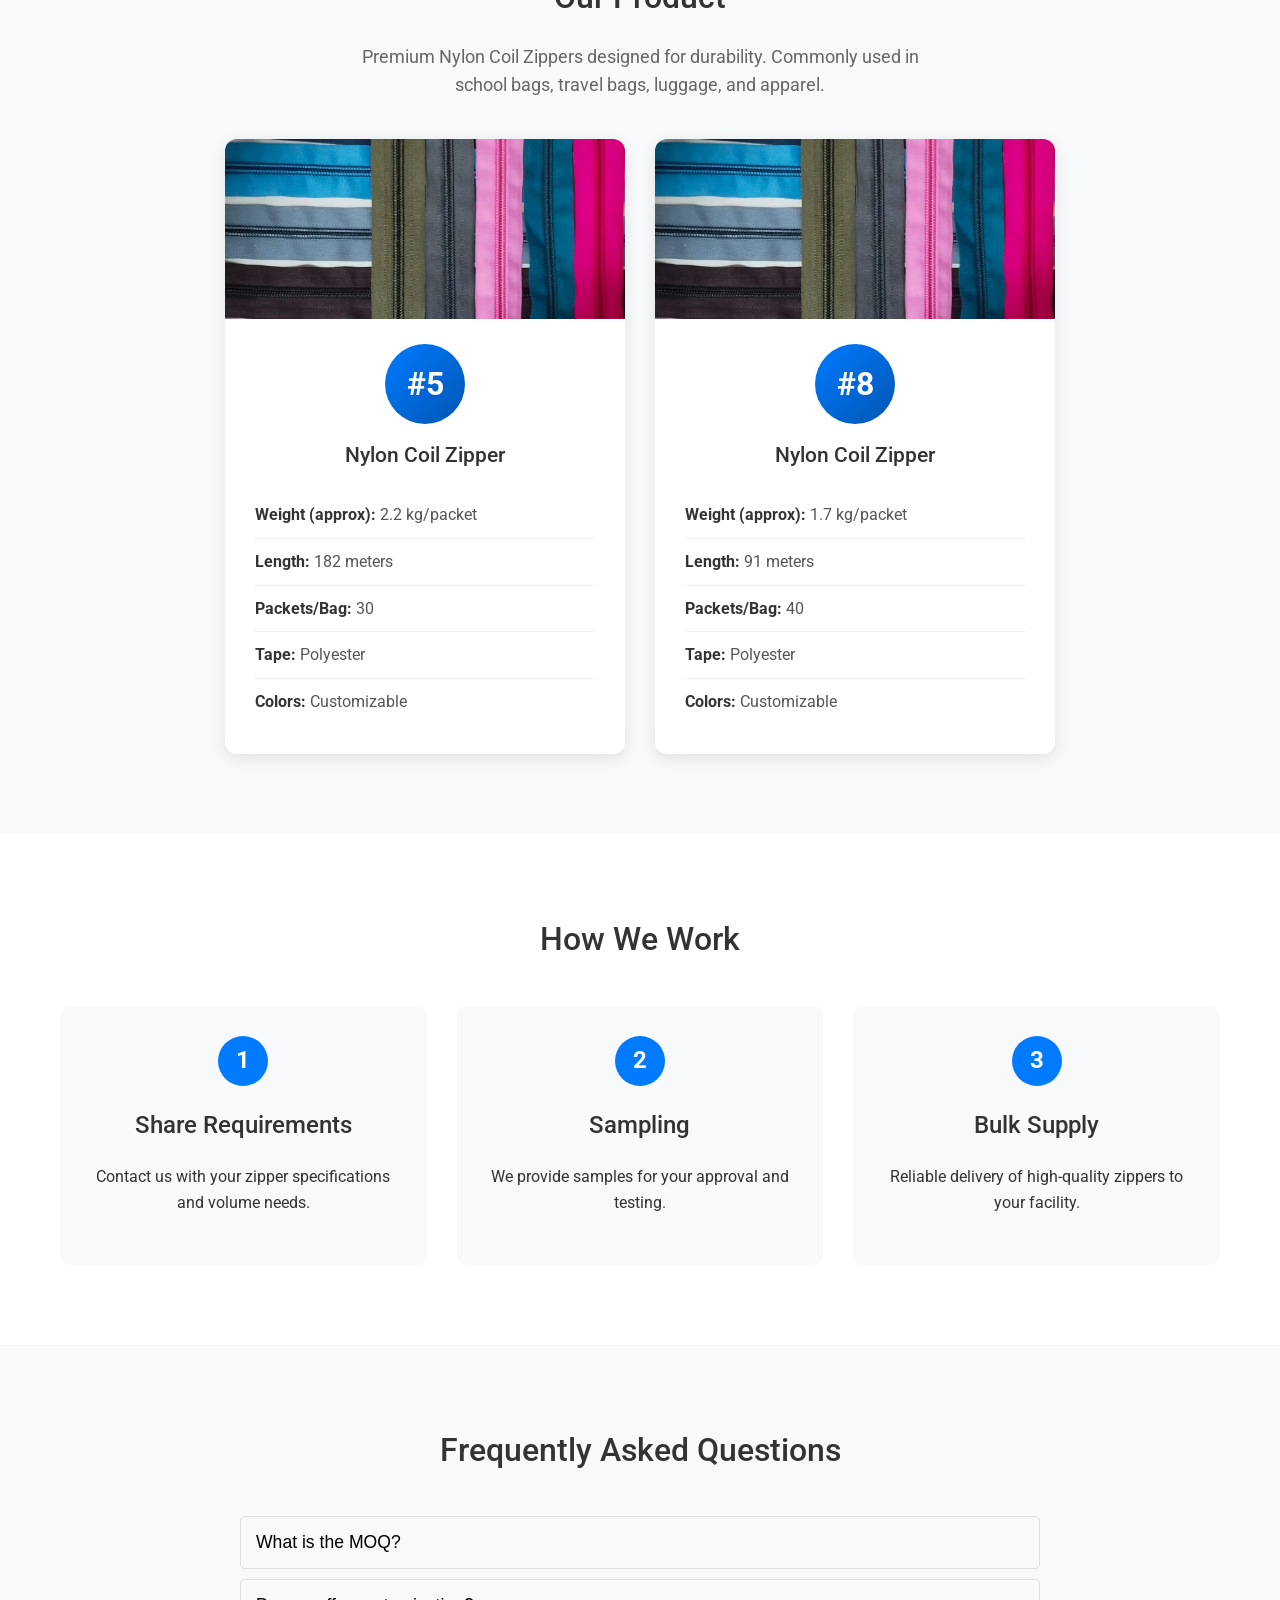
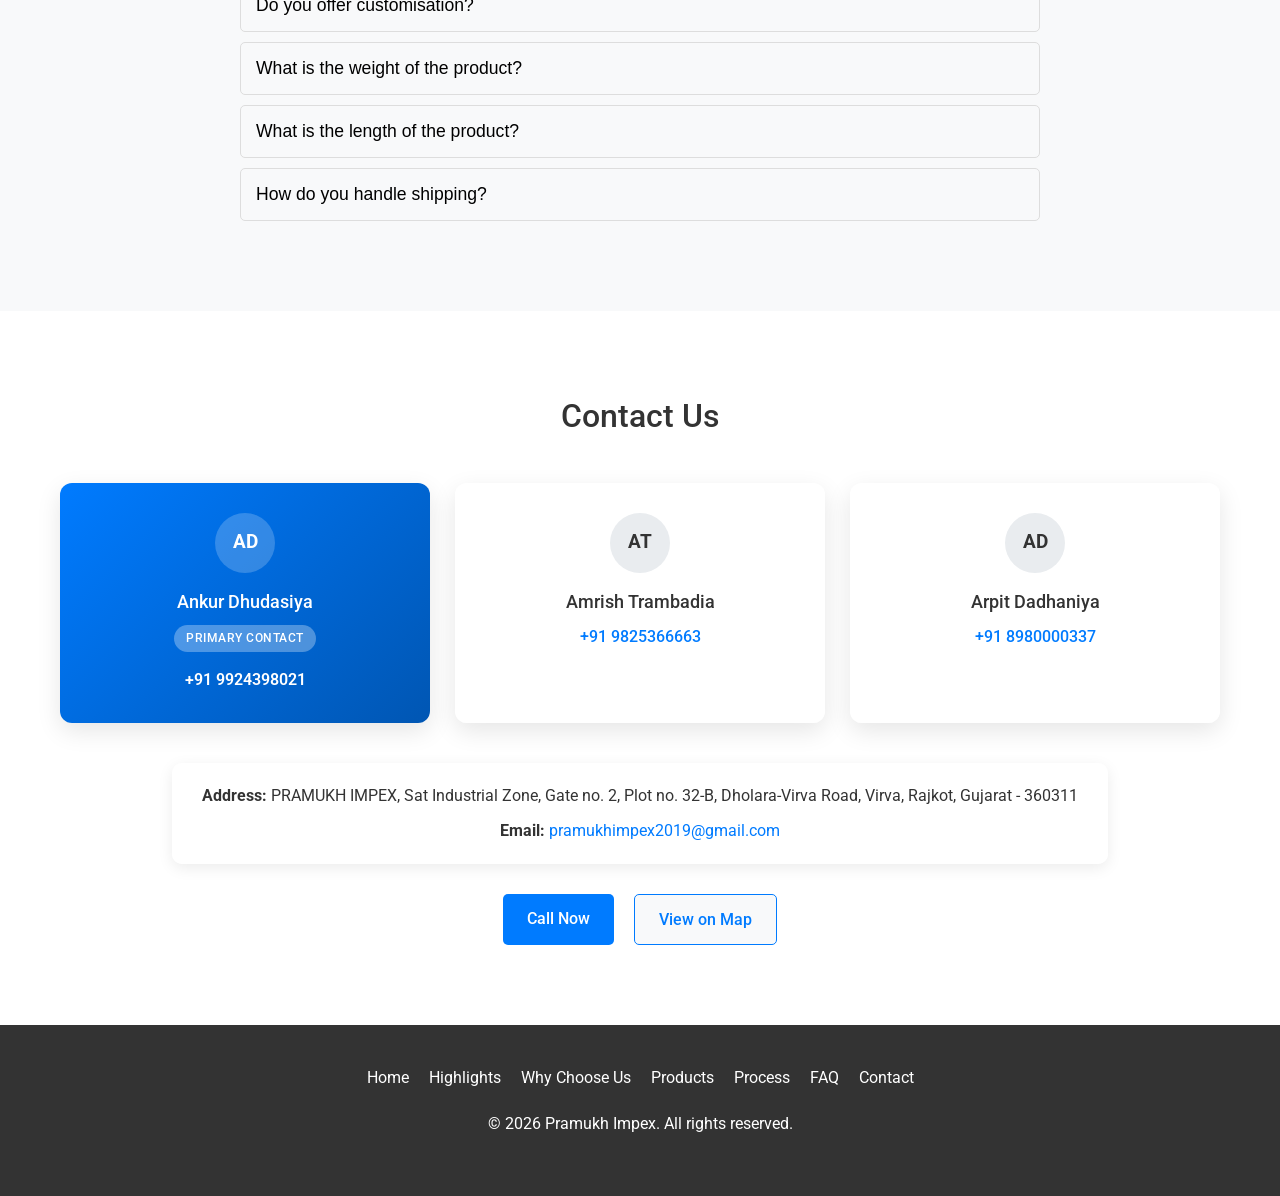
==== commit 4543fd62: "Update index.html Corrected (approx()" ====
--- a/index.html
+++ b/index.html
@@ -110,7 +110,7 @@
                             <div class="product-size">#8</div>
                             <h3>Nylon Coil Zipper</h3>
                             <ul class="product-specs">
-                                <li><strong>Weight (approx():</strong> 1.7 kg/packet</li>
+                                <li><strong>Weight (approx):</strong> 1.7 kg/packet</li>
                                 <li><strong>Length:</strong> 91 meters</li>
                                 <li><strong>Packets/Bag:</strong> 40</li>
                                 <li><strong>Tape:</strong> Polyester</li>
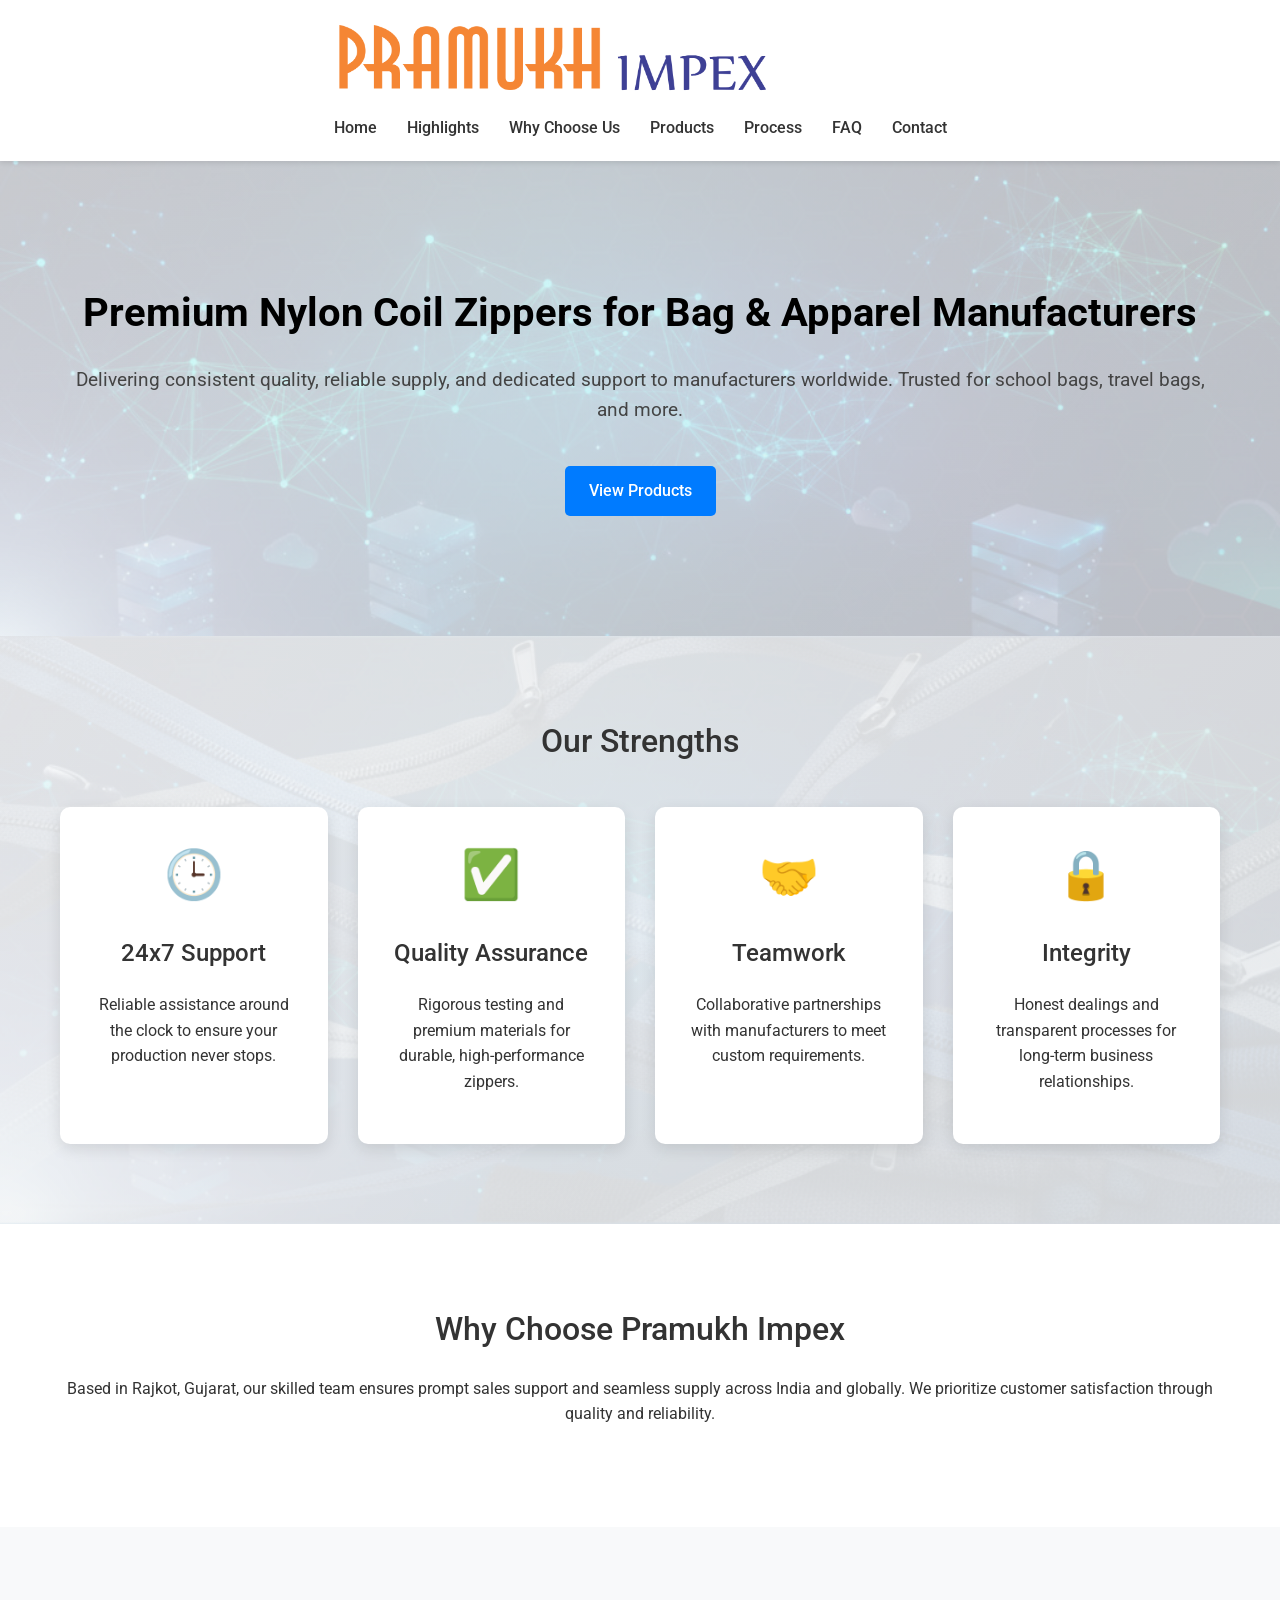
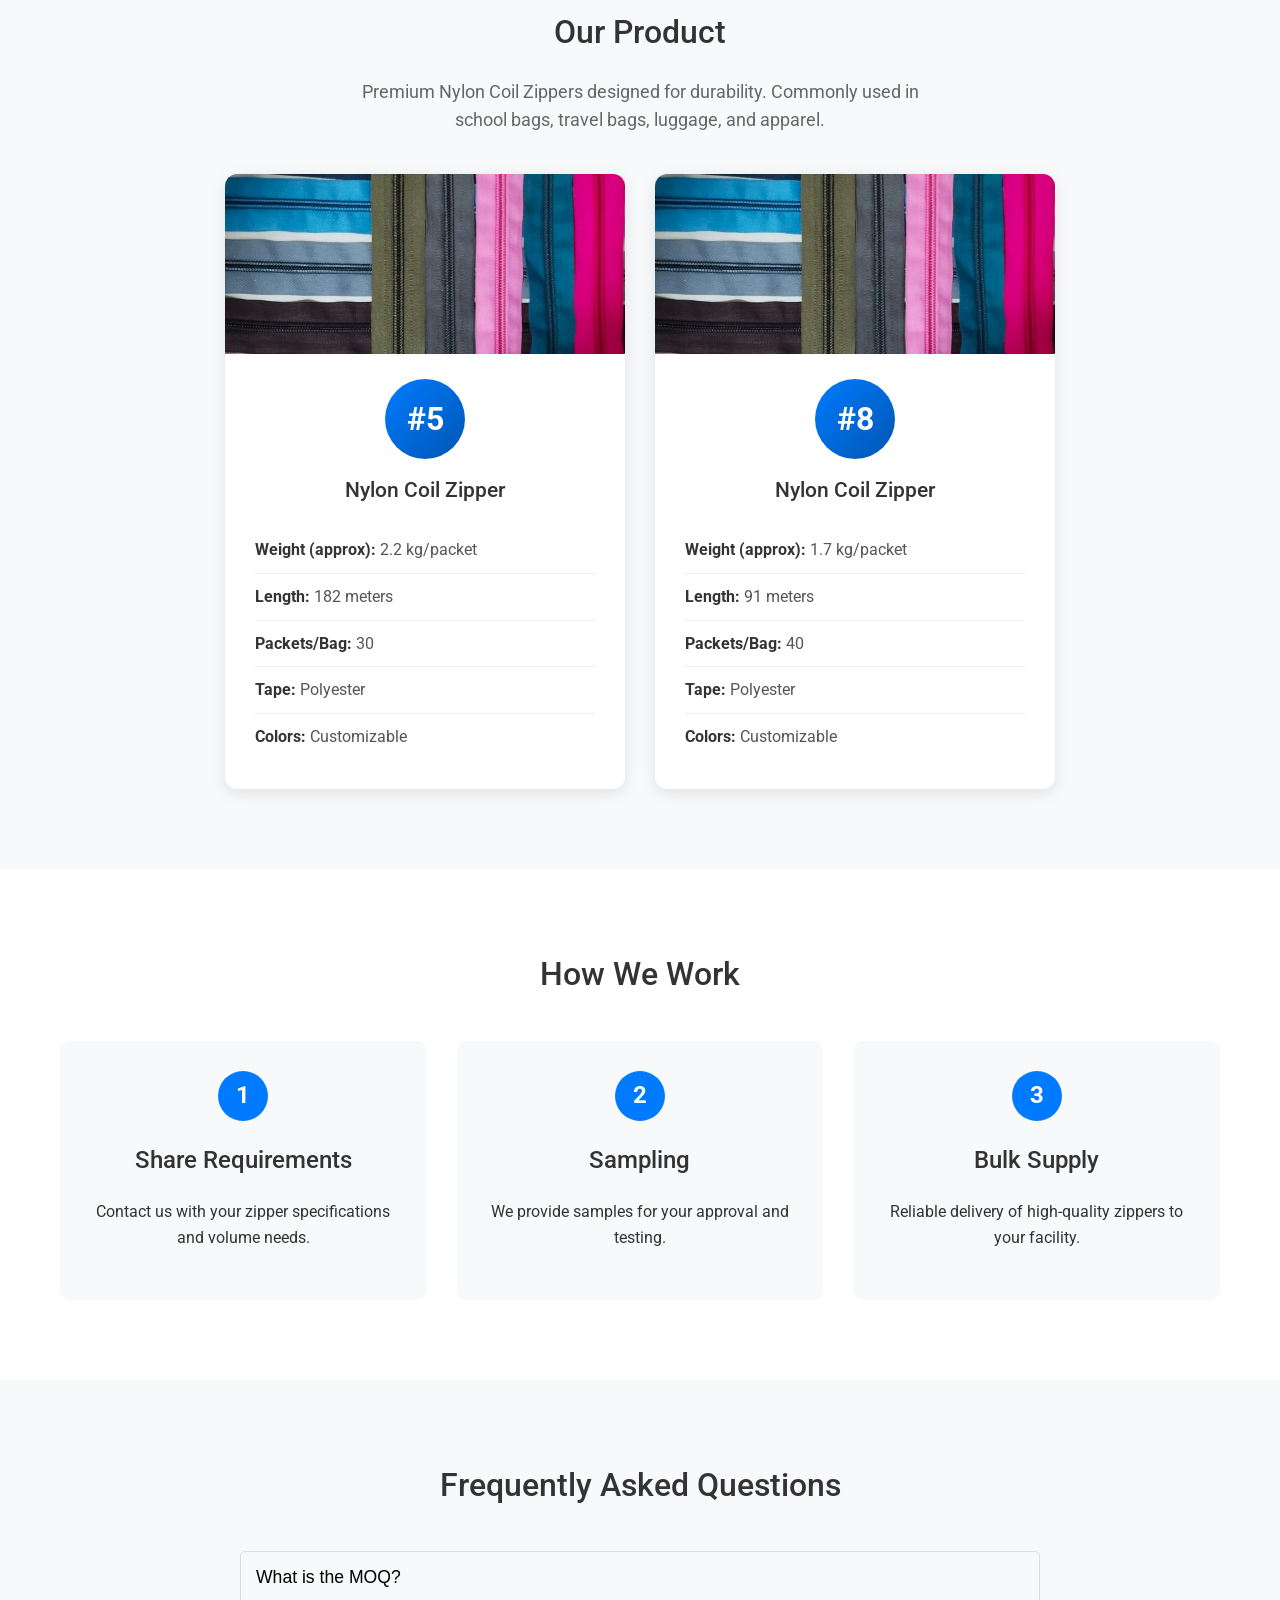
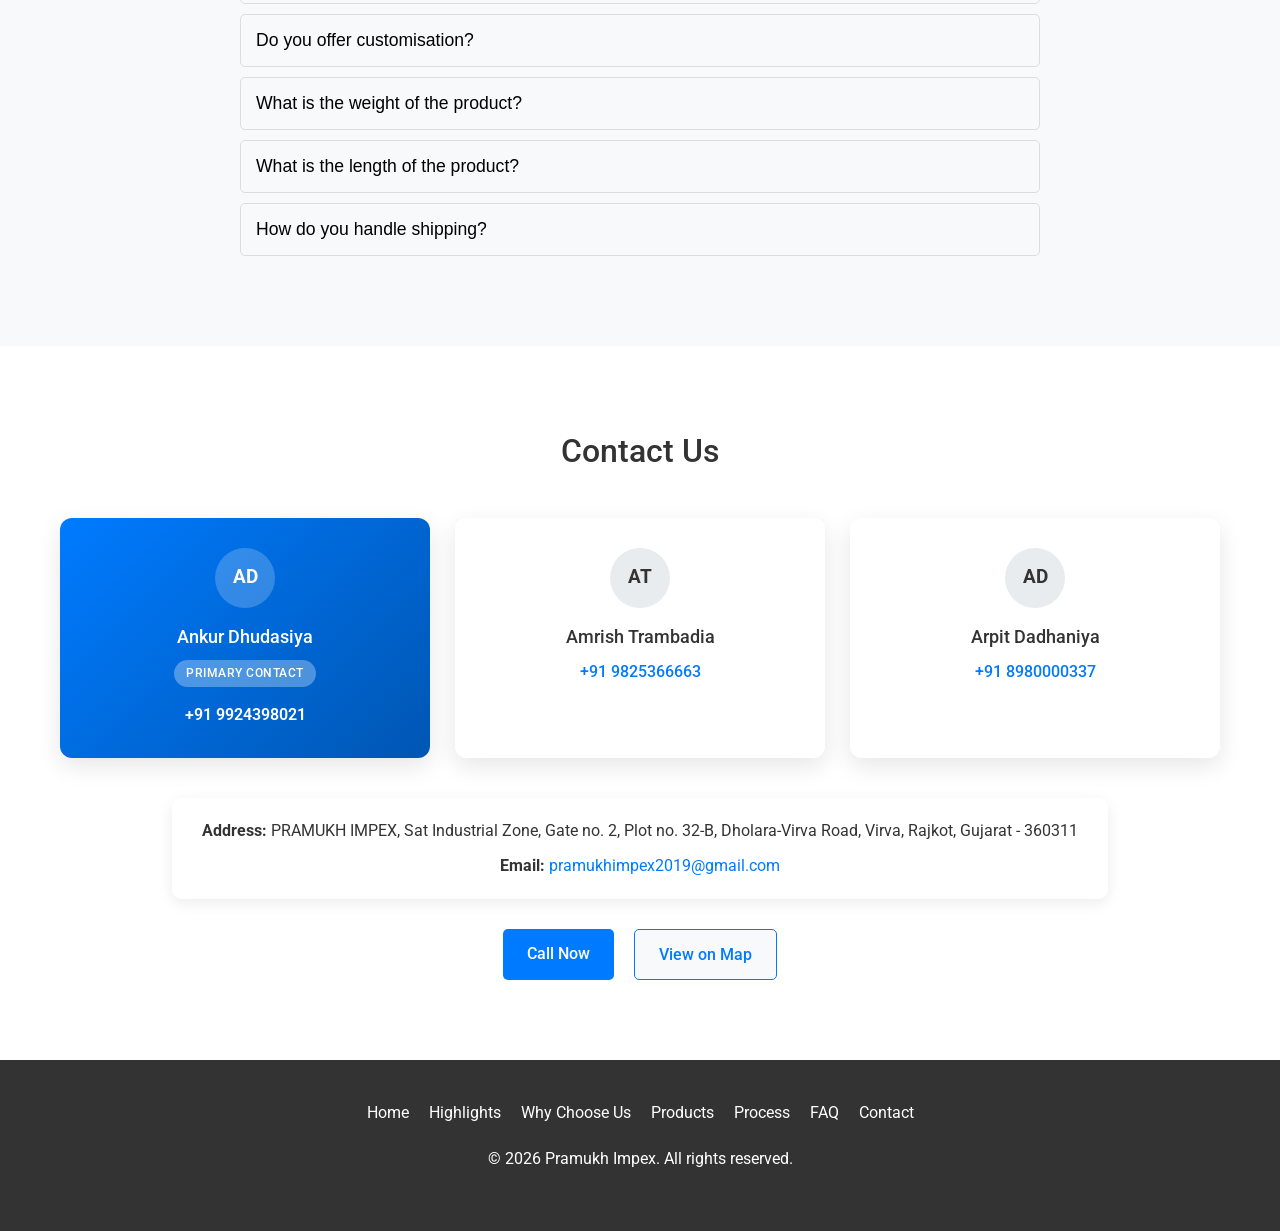
==== commit ec7e5dc0: "Changed homepage image" ====
--- a/index.html
+++ b/index.html
@@ -41,7 +41,7 @@
                 <h1>Premium Nylon Coil Zippers for Bag & Apparel Manufacturers</h1>
                 <p>Delivering consistent quality, reliable supply, and dedicated support to manufacturers worldwide. Trusted for school bags, travel bags, and more.</p>
                 <div class="cta-buttons">
-                    <a href="#products" class="btn btn-primary">View Specifications</a>
+                    <a href="#products" class="btn btn-primary">View Products</a>
                 </div>
             </div>
         </section>
--- a/styles.css
+++ b/styles.css
@@ -92,17 +92,18 @@
     display: flex;
     justify-content: space-between;
     align-items: center;
-    padding: 20px 0;
+    /* padding: 20px 0; */
 }
 
 .logo {
     text-decoration: none;
     display: flex;
     align-items: center;
+    padding: 20px 0;
 }
 
 .logo-img {
-    height: 40px;
+    height: 75px;
     width: auto;
     object-fit: contain;
 }
@@ -154,7 +155,7 @@
 }
 
 .hero {
-    background: linear-gradient(135deg, rgba(248, 249, 250, 0.8) 0%, rgba(233, 236, 239, 0.8) 100%), url('assets/1/1.jpg');
+    background: linear-gradient(135deg, rgba(248, 249, 250, 0.4) 0%, rgba(233, 236, 239, 0.4) 100%), url('assets/p-img/5.jpg');
     background-size: cover;
     background-position: center;
     background-attachment: fixed;
@@ -164,13 +165,13 @@
 
 .hero h1 {
     margin-bottom: 20px;
-    color: #333;
+    color: #000;
 }
 
 .hero p {
     font-size: 1.2rem;
     margin-bottom: 40px;
-    color: #666;
+    color: #444;
 }
 
 .cta-buttons {
@@ -181,7 +182,7 @@
 }
 
 .highlights {
-    background: linear-gradient(135deg, rgba(248, 249, 250, 0.9) 0%, rgba(233, 236, 239, 0.9) 100%), url('https://picsum.photos/1920/800?random=factory');
+    background: linear-gradient(135deg, rgba(248, 249, 250, 0.9) 0%, rgba(233, 236, 239, 0.9) 100%), url('assets/p-img/2.jpg');
     background-size: cover;
     background-attachment: fixed;
 }
@@ -730,4 +731,4 @@
         animation-iteration-count: 1 !important;
         transition-duration: 0.01ms !important;
     }
-}+}
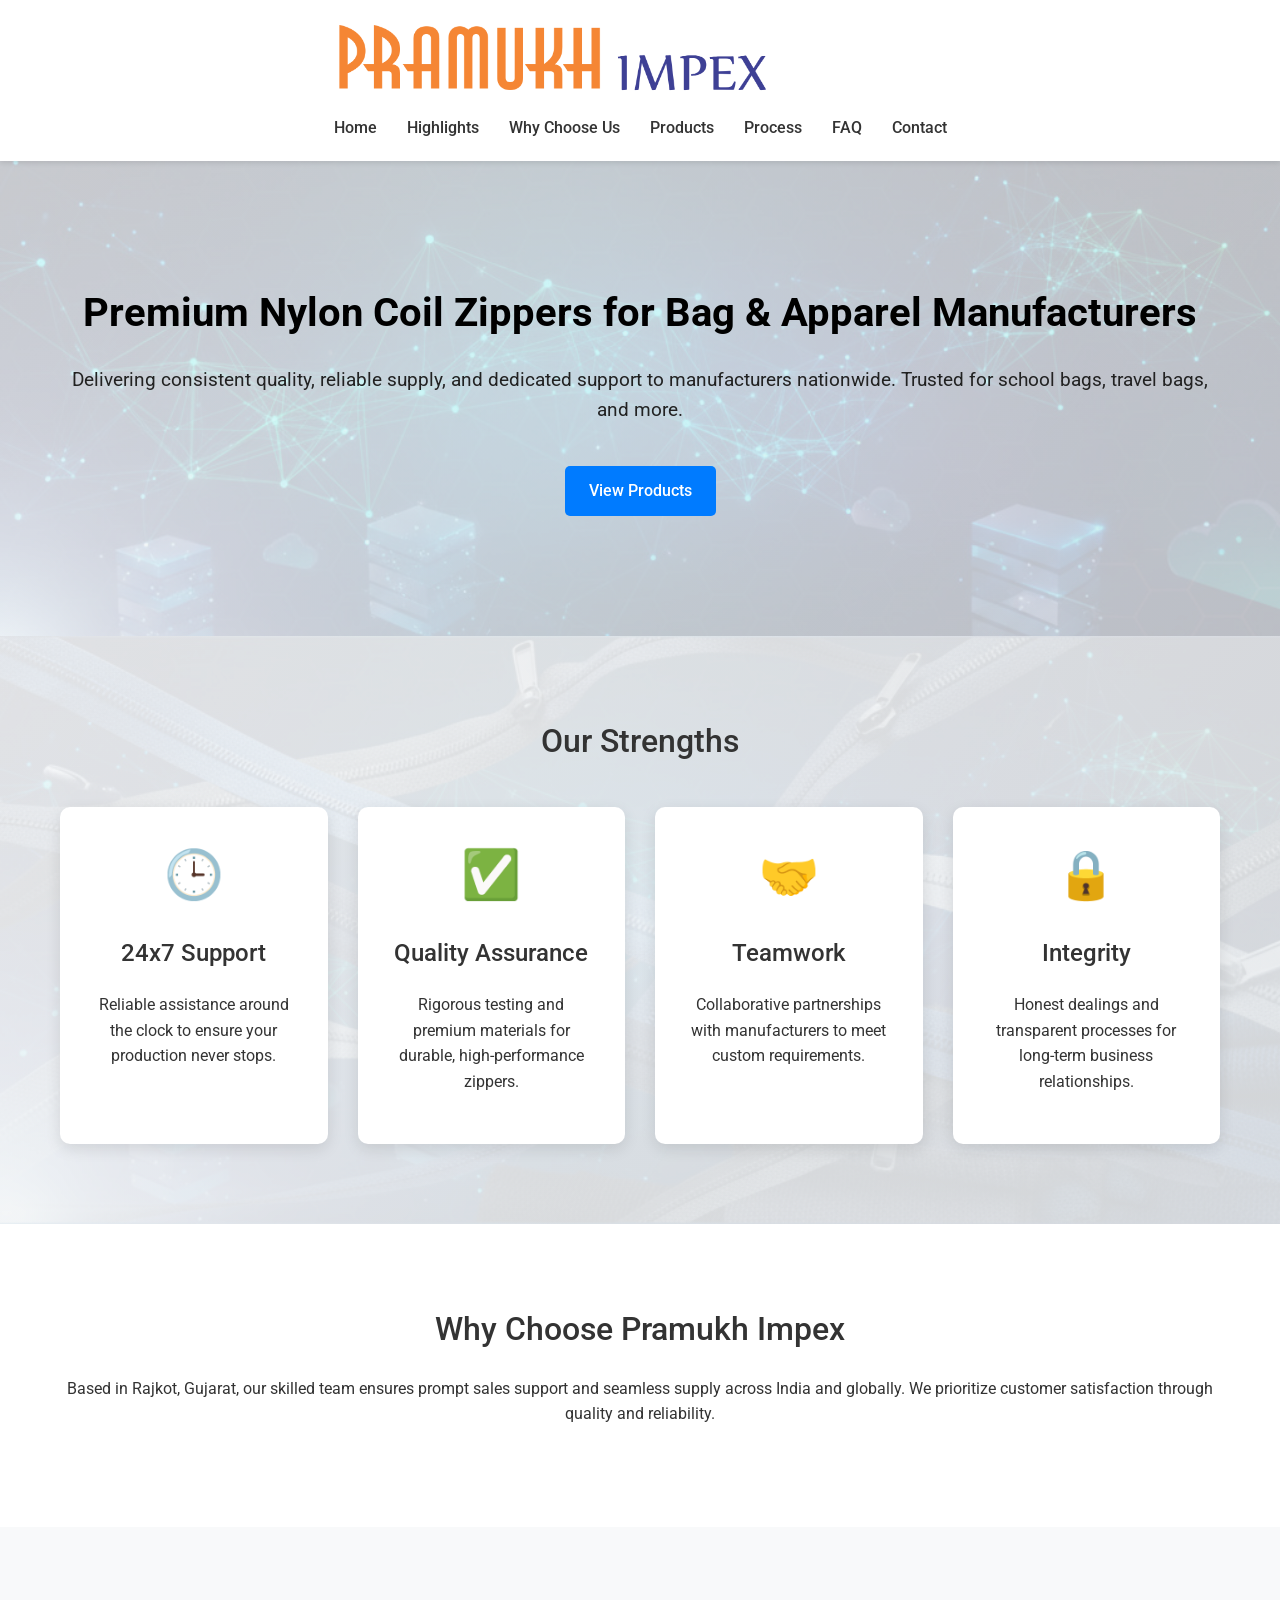
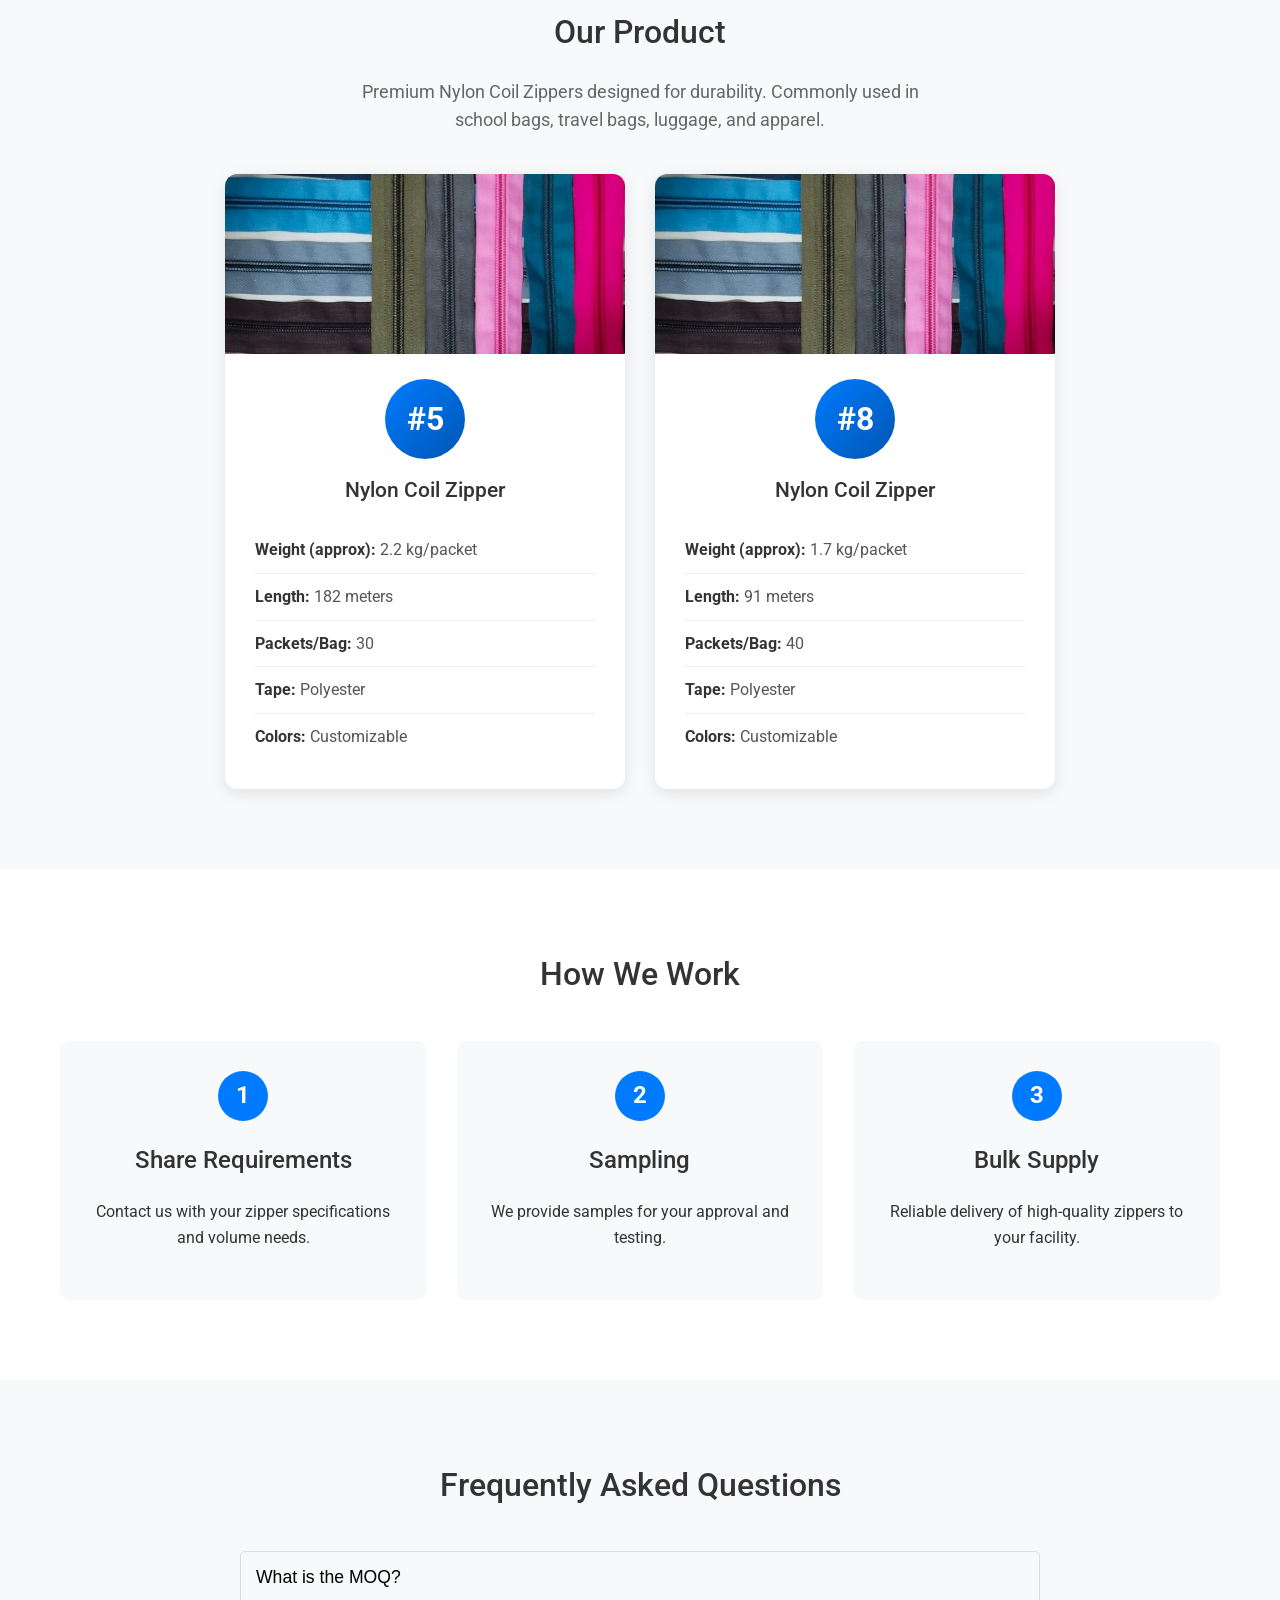
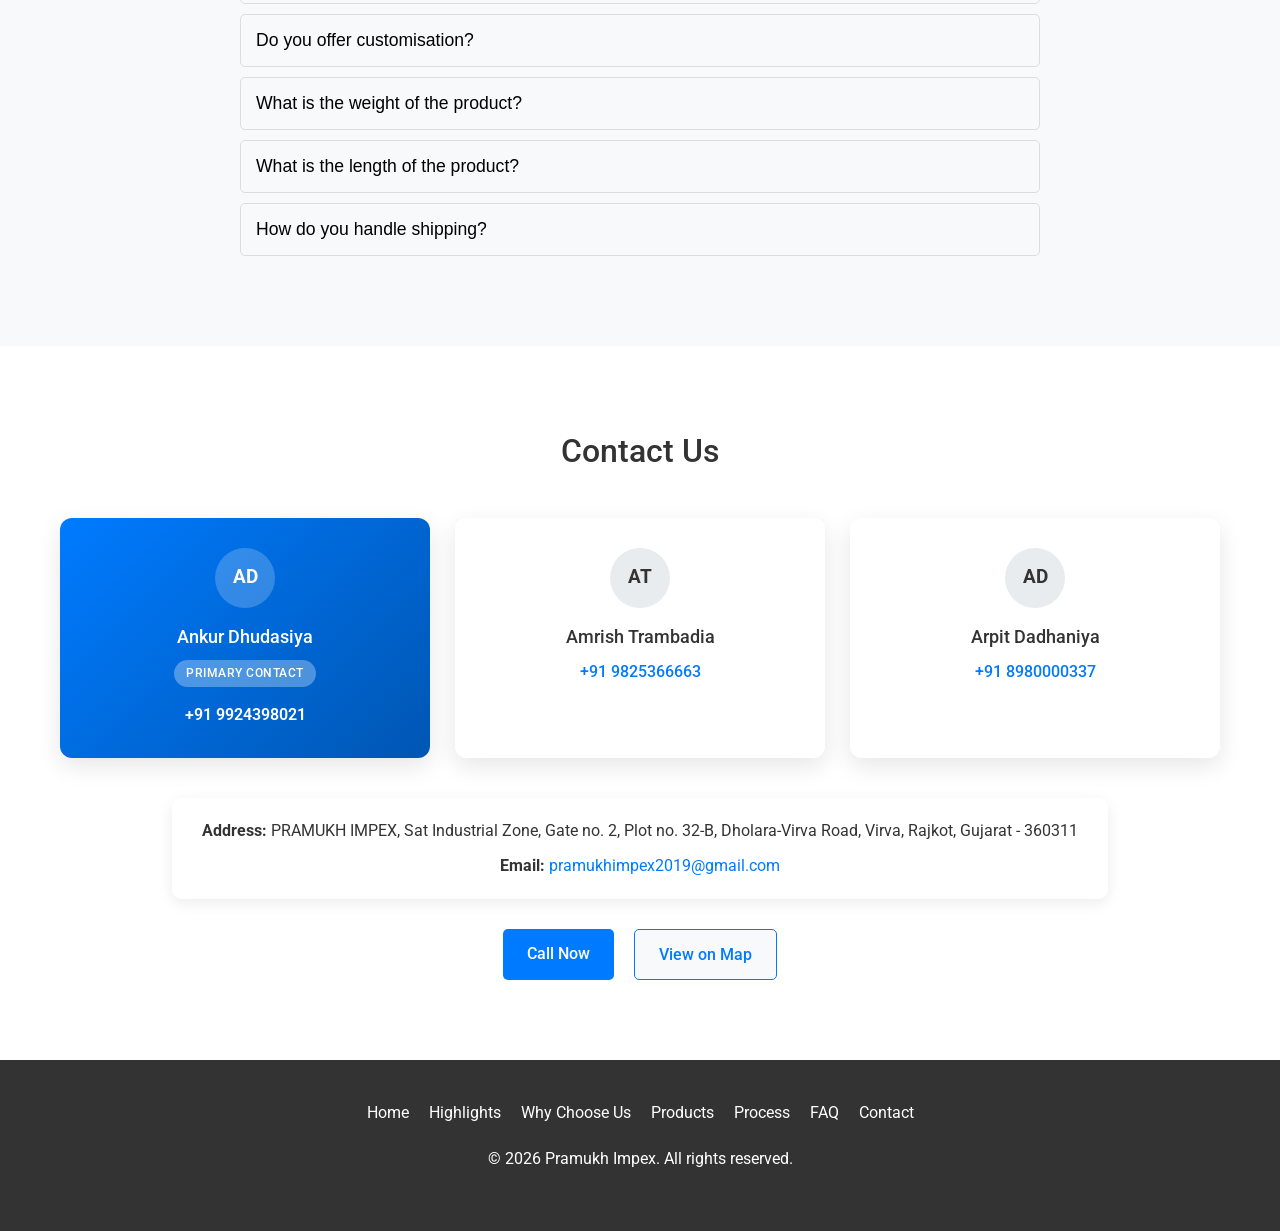
==== commit cd789914: "Updated homepage text" ====
--- a/index.html
+++ b/index.html
@@ -39,7 +39,7 @@
         <section id="hero" class="hero">
             <div class="container">
                 <h1>Premium Nylon Coil Zippers for Bag & Apparel Manufacturers</h1>
-                <p>Delivering consistent quality, reliable supply, and dedicated support to manufacturers worldwide. Trusted for school bags, travel bags, and more.</p>
+                <p>Delivering consistent quality, reliable supply, and dedicated support to manufacturers nationwide. Trusted for school bags, travel bags, and more.</p>
                 <div class="cta-buttons">
                     <a href="#products" class="btn btn-primary">View Products</a>
                 </div>
--- a/styles.css
+++ b/styles.css
@@ -171,7 +171,7 @@
 .hero p {
     font-size: 1.2rem;
     margin-bottom: 40px;
-    color: #444;
+    color: #222;
 }
 
 .cta-buttons {
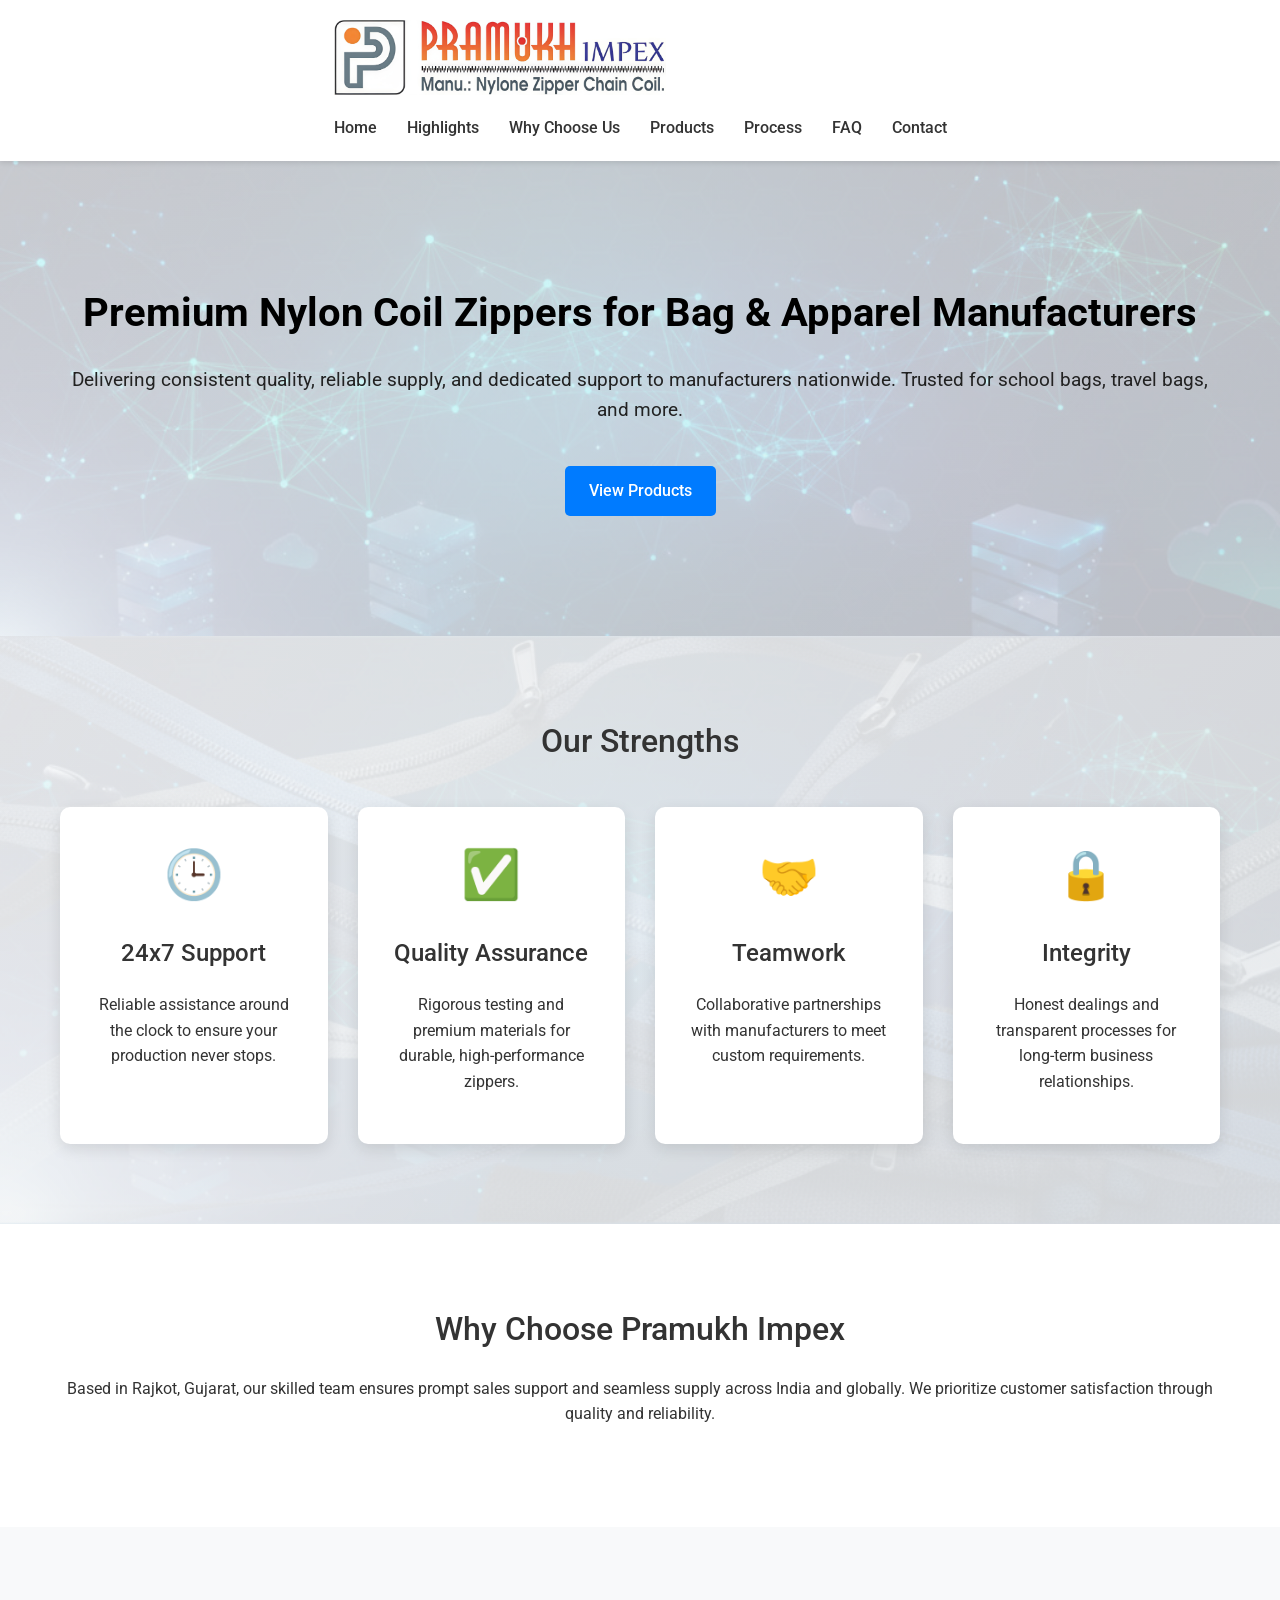
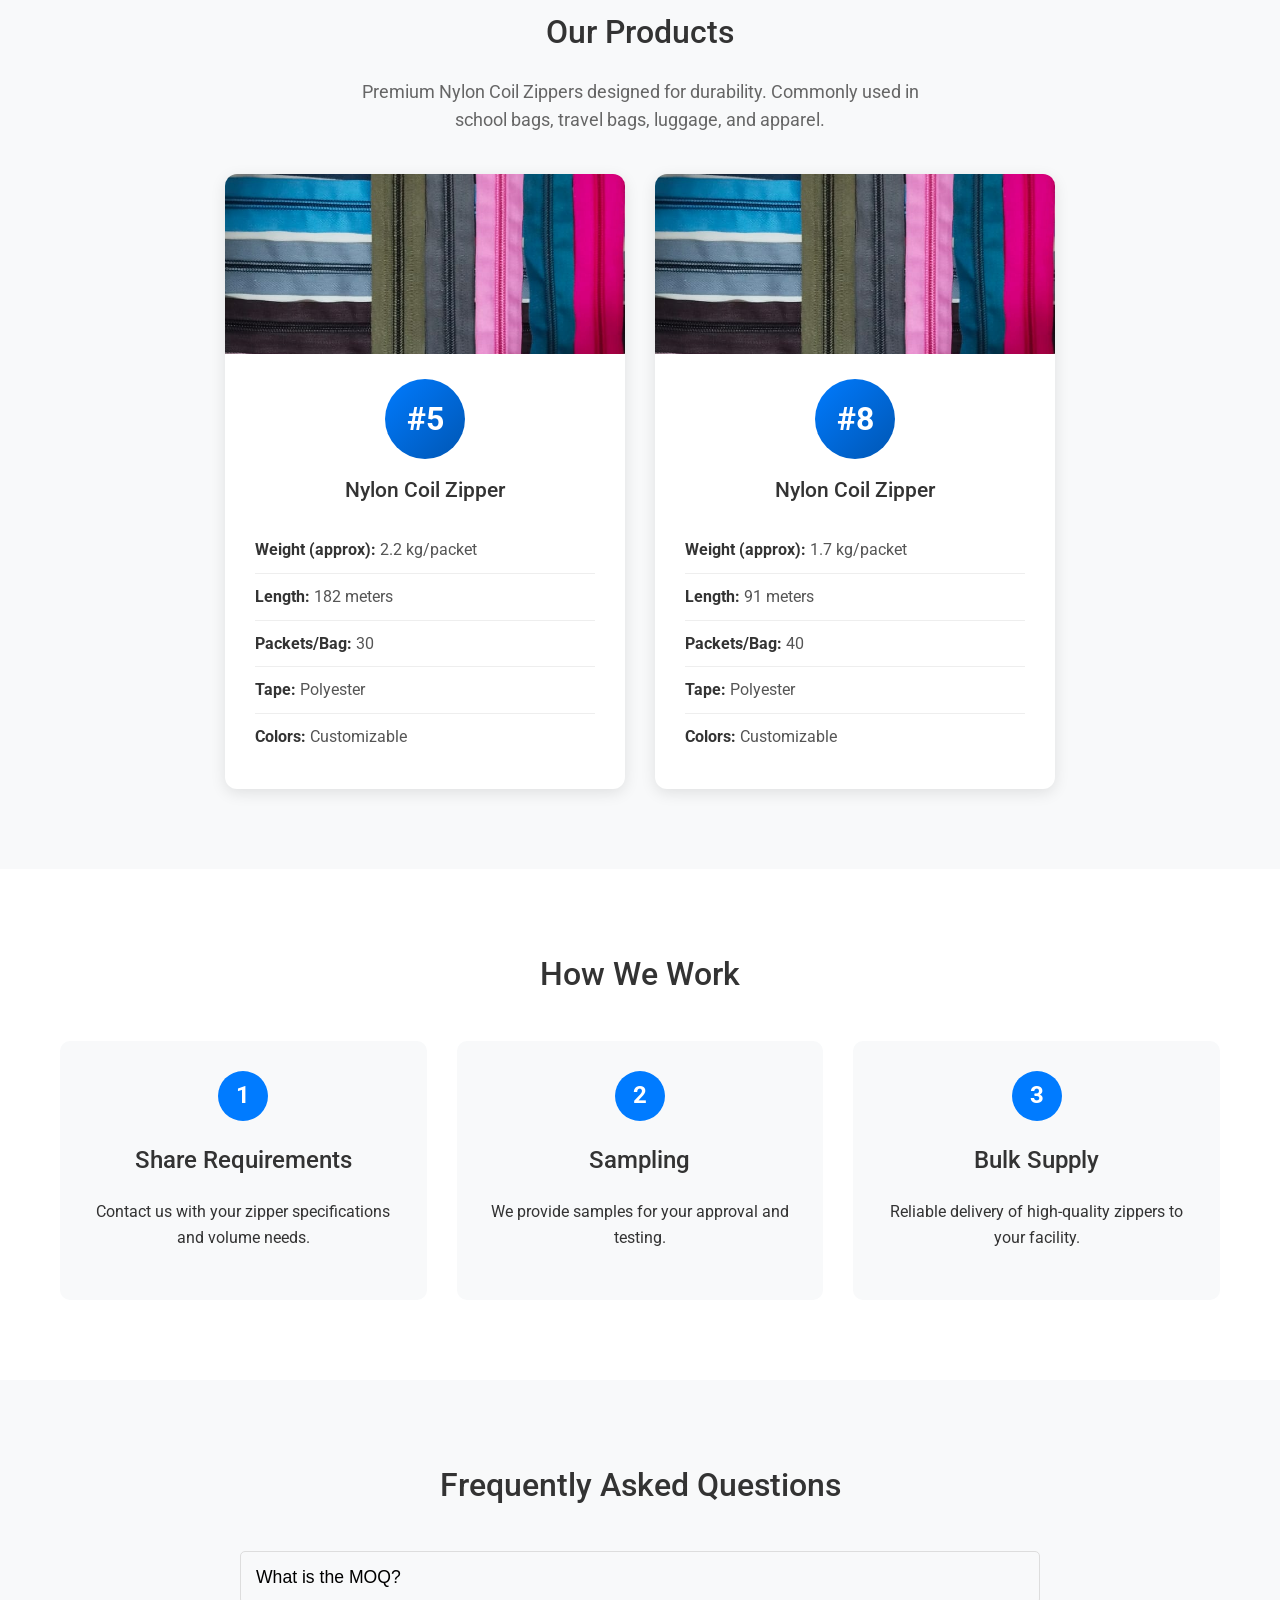
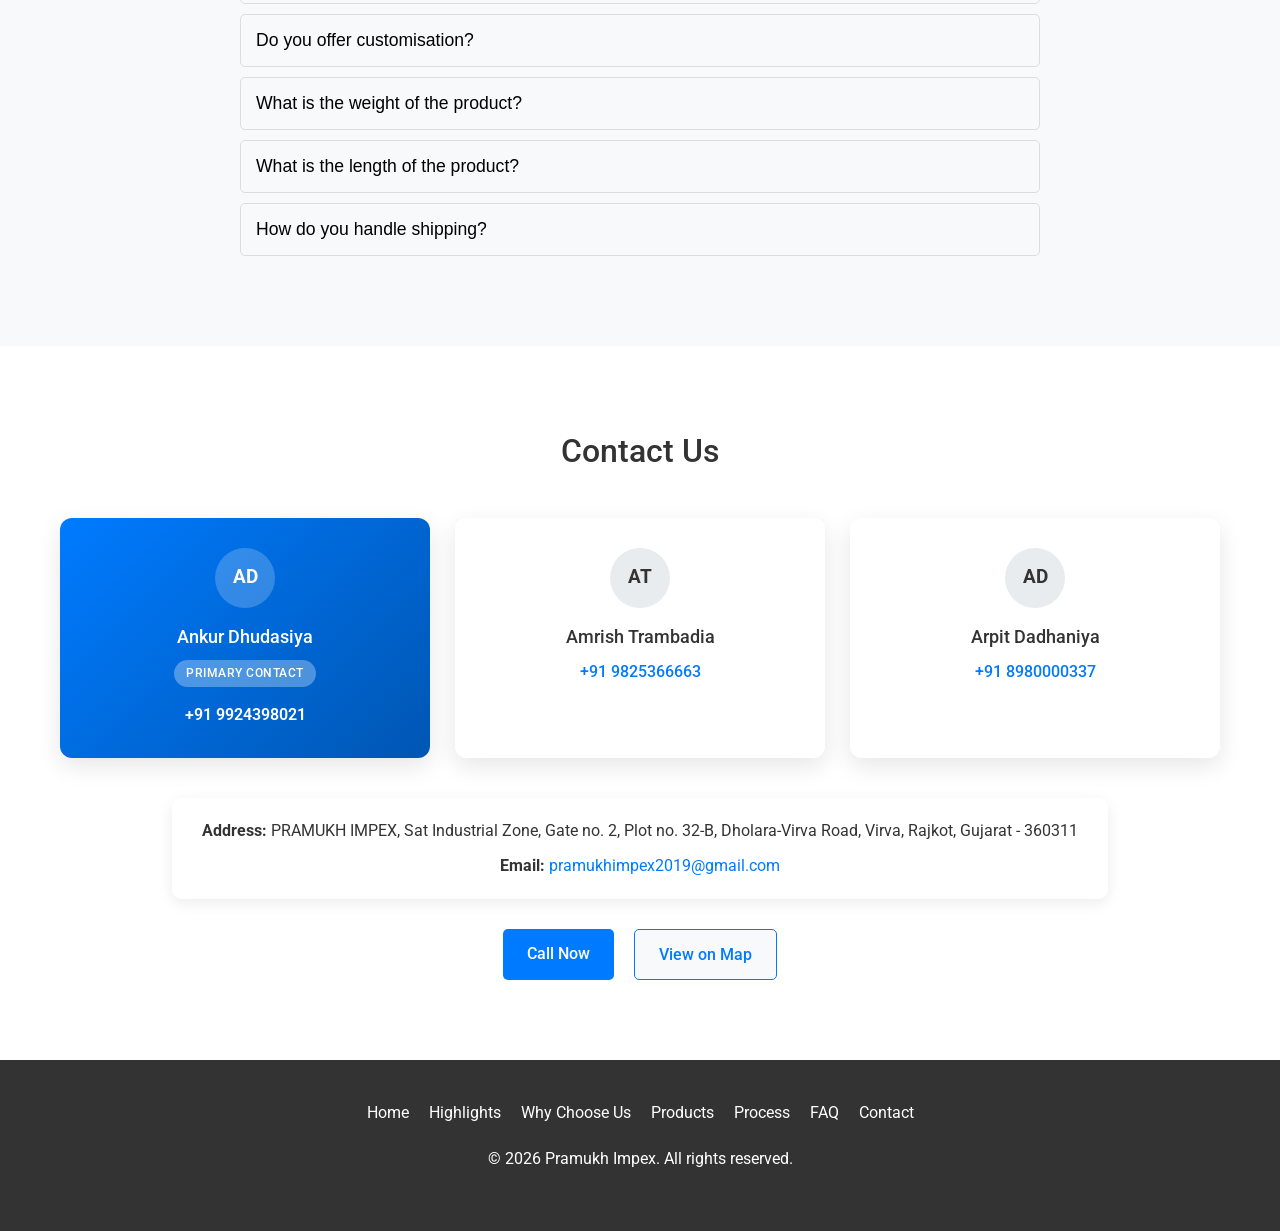
==== commit 8f4e8d67: "Created products.html" ====
--- a/index.html
+++ b/index.html
@@ -83,7 +83,7 @@
 
         <section id="products" class="products">
             <div class="container">
-                <h2>Our Product</h2>
+                <h2>Our Products</h2>
                 <p class="product-intro">Premium Nylon Coil Zippers designed for durability. Commonly used in school bags, travel bags, luggage, and apparel.</p>
                 <div class="product-cards">
                     <div class="product-card">
--- a/styles.css
+++ b/styles.css
@@ -617,19 +617,19 @@
 
     .navbar {
         position: relative;
-        min-height: 60px;
+        min-height: 75px;
         padding: 10px 0;
     }
 
     .logo {
         position: absolute;
-        left: 15px;
+        left: 7px;
         top: 50%;
         transform: translateY(-50%);
     }
 
     .logo-img {
-        height: 35px;
+        height: 60px;
     }
 
     .hamburger {
